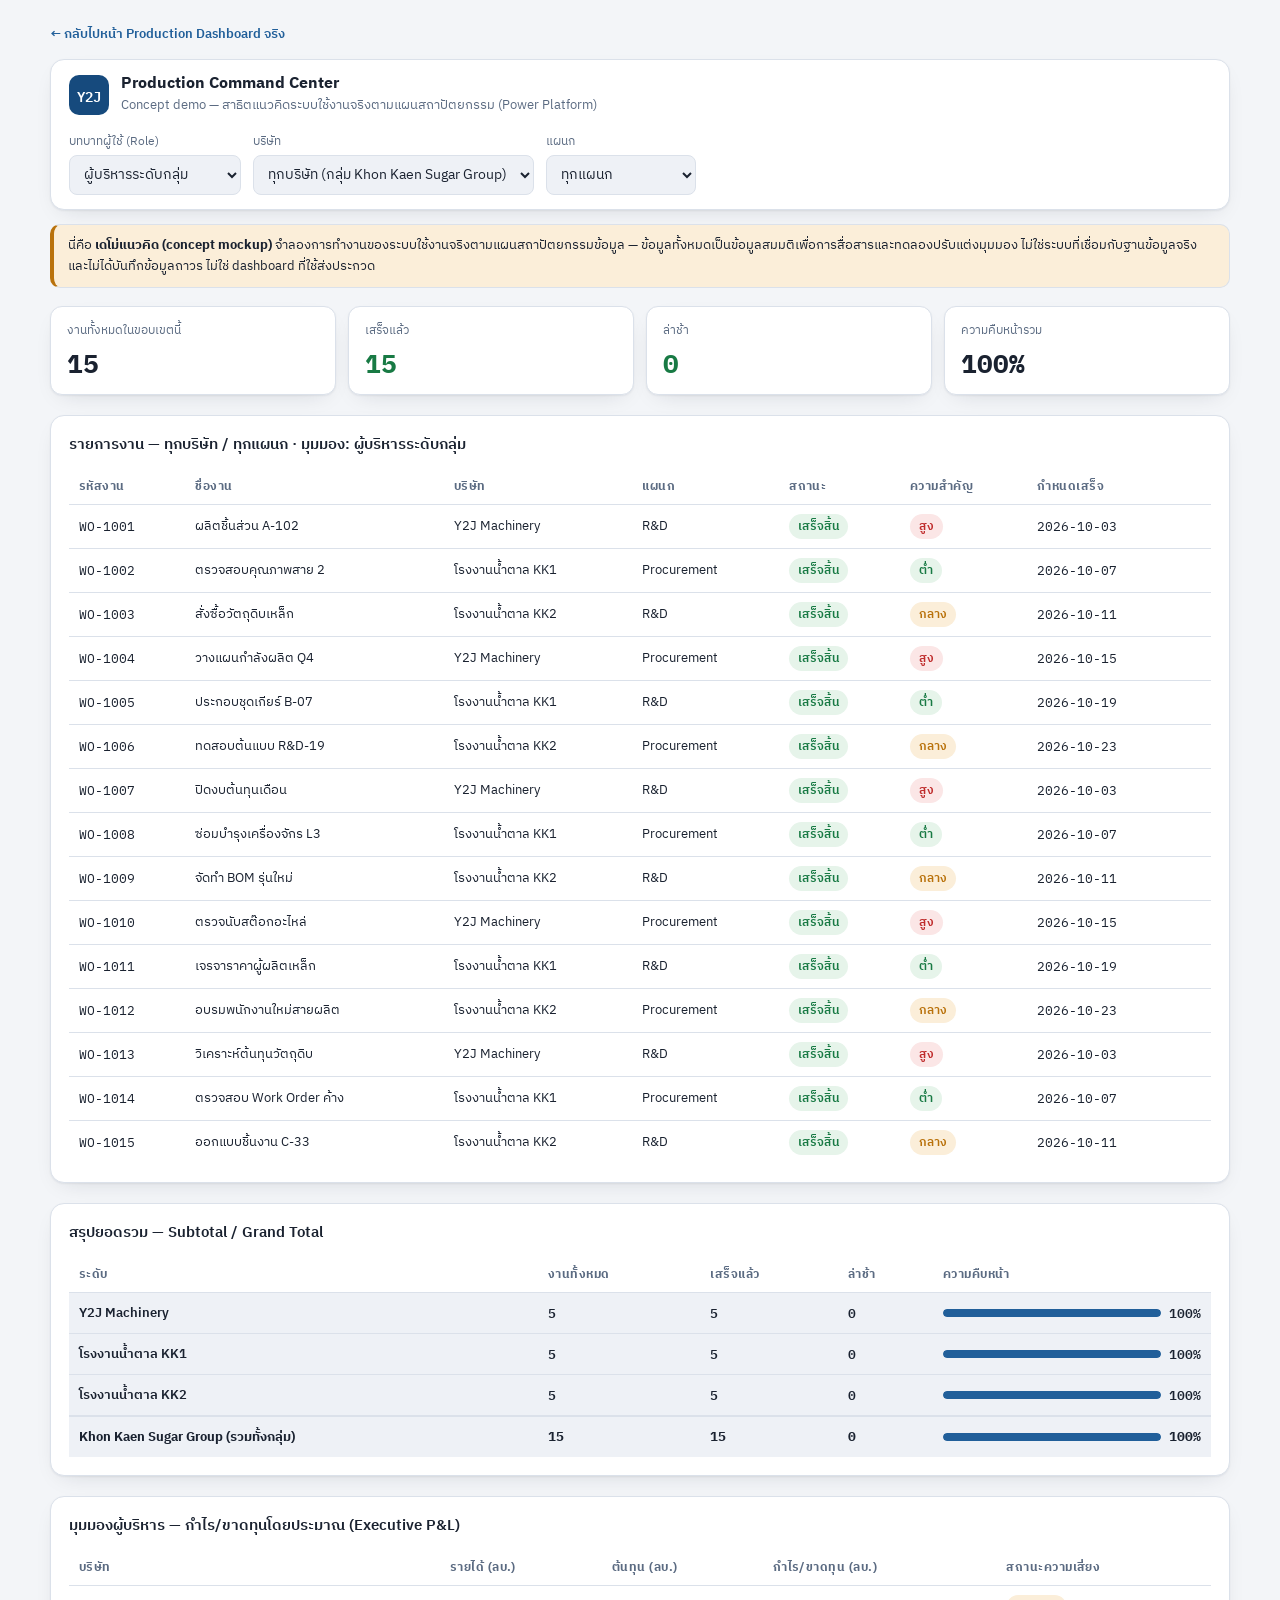
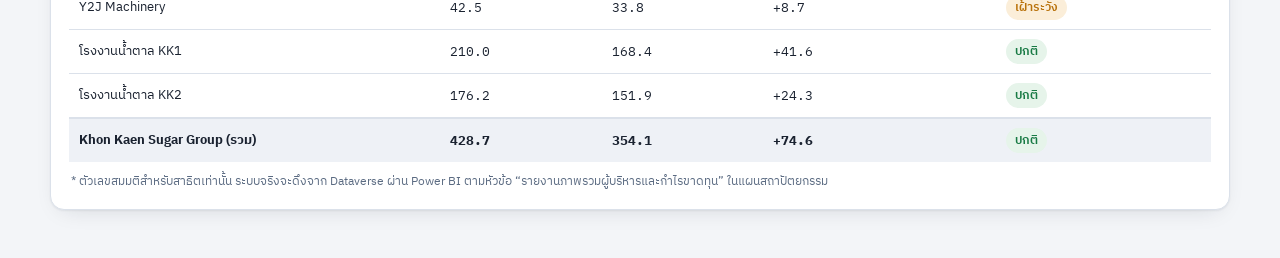
==== demo.html @ c2a65d3d "Add demo.html: Production Command Center concept mockup" ====
<!DOCTYPE html>
<html lang="th">
<head>
<meta charset="UTF-8">
<meta name="viewport" content="width=device-width, initial-scale=1.0">
<title>Command Center Concept — Y2J Dashboard</title>
<meta name="description" content="เดโม่แนวคิด (concept mockup) ระบบ Production Dashboard เวอร์ชันใช้งานจริงตามแผนสถาปัตยกรรม Power Platform">
<link rel="preconnect" href="https://fonts.googleapis.com">
<link rel="stylesheet" href="https://fonts.googleapis.com/css2?family=IBM+Plex+Sans+Thai:wght@400;500;600;700&family=IBM+Plex+Sans:wght@400;500;600;700&family=IBM+Plex+Mono:wght@500;600&display=swap">
<style>
  :root{
    --bg:#f3f5f8; --surface:#ffffff; --surface-2:#eef1f6; --border:#dbe1ea;
    --text:#1a2230; --muted:#5b6b82; --accent:#215f9a; --accent-strong:#164a7d;
    --amber:#b9720c; --good:#187a44; --warn:#b9720c; --bad:#bf2c2c;
    --good-bg:#e6f4ea; --warn-bg:#fbeed9; --bad-bg:#fbe6e6;
    --shadow: 0 1px 2px rgba(20,30,45,.06), 0 8px 24px -12px rgba(20,30,45,.18);
  }
  @media (prefers-color-scheme: dark){
    :root:not([data-theme="light"]){
      --bg:#10151d; --surface:#171e29; --surface-2:#1e2733; --border:#2b3644;
      --text:#e7ecf3; --muted:#93a1b5; --accent:#5b9bd8; --accent-strong:#7fb2e6;
      --amber:#e2a13d; --good:#4bbd7d; --warn:#e2a13d; --bad:#ea6a6a;
      --good-bg:#123424; --warn-bg:#3a2c10; --bad-bg:#3a1616;
      --shadow: 0 1px 2px rgba(0,0,0,.4), 0 8px 24px -12px rgba(0,0,0,.6);
    }
  }
  *{box-sizing:border-box;}
  html,body{ height:auto; }
  body{
    margin:0; background:var(--bg); color:var(--text);
    font-family:"IBM Plex Sans Thai","IBM Plex Sans",system-ui,-apple-system,sans-serif;
    padding-left:16px; padding-right:16px;
  }
  .app{ max-width:1180px; margin:0 auto; padding-top:20px; padding-bottom:48px; }
  h1,h2,h3{ font-weight:600; text-wrap:balance; }
  table{ font-variant-numeric: tabular-nums; }
  .mono{ font-family:"IBM Plex Mono",monospace; }

  .backlink{
    display:inline-flex; align-items:center; gap:6px; font-size:13px; color:var(--accent);
    text-decoration:none; margin-bottom:14px; font-weight:600;
  }
  .backlink:hover{ text-decoration:underline; }

  .topbar{
    display:flex; flex-wrap:wrap; gap:16px; align-items:center; justify-content:space-between;
    background:var(--surface); border:1px solid var(--border); border-radius:14px;
    padding:14px 18px; box-shadow:var(--shadow); margin-bottom:14px;
  }
  .brand{ display:flex; align-items:center; gap:12px; }
  .brand-mark{
    display:inline-flex; align-items:center; justify-content:center;
    width:40px; height:40px; border-radius:10px; background:var(--accent-strong);
    color:#fff; font-family:"IBM Plex Mono",monospace; font-weight:600; font-size:14px; flex:none;
  }
  .brand-title{ font-weight:700; font-size:16px; line-height:1.2; }
  .brand-sub{ font-size:12.5px; color:var(--muted); margin-top:2px; }

  .controls{ display:flex; flex-wrap:wrap; gap:12px; }
  .controls label{ font-size:12px; color:var(--muted); display:flex; flex-direction:column; gap:4px; }
  select, input{
    font:inherit; font-size:13.5px; color:var(--text); background:var(--surface-2);
    border:1px solid var(--border); border-radius:8px; padding:7px 10px; min-width:150px;
  }
  select:focus, input:focus{ outline:2px solid var(--accent); outline-offset:1px; }

  .banner{
    background:var(--warn-bg); color:var(--text); border:1px solid var(--border);
    border-left:4px solid var(--amber); border-radius:10px; padding:10px 14px;
    font-size:13px; margin-bottom:18px; line-height:1.6;
  }

  main{ display:flex; flex-direction:column; gap:20px; }

  .kpi-row{ display:grid; grid-template-columns:repeat(auto-fit,minmax(180px,1fr)); gap:12px; }
  .kpi-card{
    background:var(--surface); border:1px solid var(--border); border-radius:12px;
    padding:14px 16px; box-shadow:var(--shadow);
  }
  .kpi-label{ font-size:12px; color:var(--muted); margin-bottom:6px; }
  .kpi-value{ font-size:26px; font-weight:700; font-family:"IBM Plex Mono",monospace; }
  .kpi-value.good{ color:var(--good); } .kpi-value.warn{ color:var(--warn); } .kpi-value.bad{ color:var(--bad); }

  .panel{
    background:var(--surface); border:1px solid var(--border); border-radius:14px;
    padding:16px 18px 18px; box-shadow:var(--shadow);
  }
  .panel-head{ display:flex; flex-wrap:wrap; gap:10px; align-items:center; justify-content:space-between; margin-bottom:12px; }
  .panel-head h2{ font-size:15px; margin:0; }

  .btn-primary, .btn-secondary{
    font:inherit; font-size:13px; font-weight:600; border-radius:8px; padding:8px 14px; cursor:pointer; border:1px solid transparent;
  }
  .btn-primary{ background:var(--accent); color:#fff; }
  .btn-primary:hover{ background:var(--accent-strong); }
  .btn-secondary{ background:var(--surface-2); color:var(--text); border-color:var(--border); }
  .btn-primary:disabled{ background:var(--surface-2); color:var(--muted); cursor:not-allowed; }

  .table-wrap{ overflow-x:auto; }
  .data-table{ width:100%; border-collapse:collapse; font-size:13px; }
  .data-table th{
    text-align:left; font-size:11.5px; text-transform:uppercase; letter-spacing:.04em;
    color:var(--muted); padding:8px 10px; border-bottom:1px solid var(--border); white-space:nowrap;
  }
  .data-table td{ padding:9px 10px; border-bottom:1px solid var(--border); vertical-align:middle; }
  .data-table tr:last-child td{ border-bottom:none; }
  .data-table tr.subtotal td{ background:var(--surface-2); font-weight:600; }
  .data-table tr.grandtotal td{ background:var(--surface-2); font-weight:700; border-top:2px solid var(--border); }

  .pill{ display:inline-flex; align-items:center; gap:5px; font-size:11.5px; font-weight:600; padding:3px 9px; border-radius:999px; white-space:nowrap; }
  .pill.good{ background:var(--good-bg); color:var(--good); }
  .pill.warn{ background:var(--warn-bg); color:var(--warn); }
  .pill.bad{ background:var(--bad-bg); color:var(--bad); }

  .bar-track{ width:100%; height:8px; background:var(--surface-2); border-radius:99px; overflow:hidden; min-width:80px; }
  .bar-fill{ height:100%; background:var(--accent); border-radius:99px; }

  .row-del{ background:transparent; border:none; color:var(--muted); cursor:pointer; font-size:15px; padding:2px 6px; border-radius:6px; }
  .row-del:hover{ background:var(--bad-bg); color:var(--bad); }

  .note{ font-size:12px; color:var(--muted); margin:10px 2px 0; }
  .empty{ color:var(--muted); font-size:13px; padding:18px 4px; text-align:center; }

  .modal-backdrop{
    display:none; position:fixed; inset:0; background:rgba(10,14,20,.5);
    align-items:center; justify-content:center; padding:16px; z-index:20;
  }
  .modal-backdrop.open{ display:flex; }
  .modal{
    background:var(--surface); border-radius:14px; padding:20px; width:100%; max-width:380px;
    display:flex; flex-direction:column; gap:12px; box-shadow:var(--shadow);
  }
  .modal h3{ margin:0 0 4px; font-size:16px; }
  .modal label{ font-size:12.5px; color:var(--muted); display:flex; flex-direction:column; gap:5px; }
  .modal select, .modal input{ min-width:0; width:100%; }
  .modal-actions{ display:flex; justify-content:flex-end; gap:8px; margin-top:4px; }

  @media (max-width:640px){
    .topbar{ flex-direction:column; align-items:stretch; }
    .controls{ justify-content:space-between; }
    .controls label{ flex:1 1 30%; }
    select, input{ min-width:0; width:100%; }
  }
</style>
</head>
<body>
<div class="app">
  <a class="backlink" href="./index.html">← กลับไปหน้า Production Dashboard จริง</a>

  <header class="topbar">
    <div class="brand">
      <span class="brand-mark">Y2J</span>
      <div>
        <div class="brand-title">Production Command Center</div>
        <div class="brand-sub">Concept demo — สาธิตแนวคิดระบบใช้งานจริงตามแผนสถาปัตยกรรม (Power Platform)</div>
      </div>
    </div>
    <div class="controls">
      <label>บทบาทผู้ใช้ (Role)
        <select id="roleSelect"></select>
      </label>
      <label>บริษัท
        <select id="companySelect"></select>
      </label>
      <label>แผนก
        <select id="deptSelect"></select>
      </label>
    </div>
  </header>

  <div class="banner">
    นี่คือ <strong>เดโม่แนวคิด (concept mockup)</strong> จำลองการทำงานของระบบใช้งานจริงตามแผนสถาปัตยกรรมข้อมูล — ข้อมูลทั้งหมดเป็นข้อมูลสมมติเพื่อการสื่อสารและทดลองปรับแต่งมุมมอง ไม่ใช่ระบบที่เชื่อมกับฐานข้อมูลจริง และไม่ได้บันทึกข้อมูลถาวร ไม่ใช่ dashboard ที่ใช้ส่งประกวด
  </div>

  <main>
    <section class="kpi-row" id="kpiRow"></section>

    <section class="panel">
      <div class="panel-head">
        <h2 id="scopeTitle">รายการงานตามขอบเขตที่เลือก</h2>
        <button id="addBtn" class="btn-primary">+ เพิ่มรายการงาน</button>
      </div>
      <div class="table-wrap">
        <table class="data-table">
          <thead>
            <tr>
              <th>รหัสงาน</th><th>ชื่องาน</th><th>บริษัท</th><th>แผนก</th><th>สถานะ</th><th>ความสำคัญ</th><th>กำหนดเสร็จ</th><th></th>
            </tr>
          </thead>
          <tbody id="taskBody"></tbody>
        </table>
      </div>
    </section>

    <section class="panel">
      <div class="panel-head"><h2>สรุปยอดรวม — Subtotal / Grand Total</h2></div>
      <div class="table-wrap">
        <table class="data-table">
          <thead><tr><th>ระดับ</th><th>งานทั้งหมด</th><th>เสร็จแล้ว</th><th>ล่าช้า</th><th>ความคืบหน้า</th></tr></thead>
          <tbody id="rollupBody"></tbody>
        </table>
      </div>
    </section>

    <section class="panel" id="execPanel" hidden>
      <div class="panel-head"><h2>มุมมองผู้บริหาร — กำไร/ขาดทุนโดยประมาณ (Executive P&amp;L)</h2></div>
      <div class="table-wrap">
        <table class="data-table">
          <thead><tr><th>บริษัท</th><th>รายได้ (ลบ.)</th><th>ต้นทุน (ลบ.)</th><th>กำไร/ขาดทุน (ลบ.)</th><th>สถานะความเสี่ยง</th></tr></thead>
          <tbody id="plBody"></tbody>
        </table>
      </div>
      <p class="note">* ตัวเลขสมมติสำหรับสาธิตเท่านั้น ระบบจริงจะดึงจาก Dataverse ผ่าน Power BI ตามหัวข้อ “รายงานภาพรวมผู้บริหารและกำไรขาดทุน” ในแผนสถาปัตยกรรม</p>
    </section>
  </main>
</div>

<div class="modal-backdrop" id="modalBackdrop">
  <div class="modal">
    <h3>เพิ่มรายการงานใหม่</h3>
    <label>ชื่องาน
      <input id="formName" type="text" placeholder="เช่น ผลิตชิ้นส่วน A-102" />
    </label>
    <label>บริษัท
      <select id="formCompany"></select>
    </label>
    <label>แผนก
      <select id="formDept"></select>
    </label>
    <label>ความสำคัญ
      <select id="formPriority">
        <option>สูง</option><option selected>กลาง</option><option>ต่ำ</option>
      </select>
    </label>
    <label>กำหนดเสร็จ
      <input id="formDue" type="date" />
    </label>
    <div class="modal-actions">
      <button id="cancelBtn" class="btn-secondary">ยกเลิก</button>
      <button id="saveBtn" class="btn-primary">บันทึก</button>
    </div>
  </div>
</div>

<script>
(function(){
  "use strict";

  var GROUP = "Khon Kaen Sugar Group";
  var COMPANIES = ["Y2J Machinery", "โรงงานน้ำตาล KK1", "โรงงานน้ำตาล KK2"];
  var DEPTS = ["R&D", "Production", "Procurement", "Finance"];
  var ROLES = [
    { id:"operator",  label:"Operator (พนักงาน)",        scope:"self" },
    { id:"depthead",  label:"หัวหน้าแผนก",                scope:"dept" },
    { id:"plant",     label:"ผู้จัดการโรงงาน/บริษัท",       scope:"company" },
    { id:"group",     label:"ผู้บริหารระดับกลุ่ม",          scope:"group" }
  ];
  var STATUSES = ["กำลังดำเนินการ","เสร็จสิ้น","ล่าช้า"];

  function seedTasks(){
    var names = ["ผลิตชิ้นส่วน A-102","ตรวจสอบคุณภาพสาย 2","สั่งซื้อวัตถุดิบเหล็ก","วางแผนกำลังผลิต Q4",
      "ประกอบชุดเกียร์ B-07","ทดสอบต้นแบบ R&D-19","ปิดงบต้นทุนเดือน","ซ่อมบำรุงเครื่องจักร L3",
      "จัดทำ BOM รุ่นใหม่","ตรวจนับสต๊อกอะไหล่","เจรจาราคาผู้ผลิตเหล็ก","อบรมพนักงานใหม่สายผลิต",
      "วิเคราะห์ต้นทุนวัตถุดิบ","ตรวจสอบ Work Order ค้าง","ออกแบบชิ้นงาน C-33"];
    var out = [], id = 1;
    for (var i=0;i<names.length;i++){
      var company = COMPANIES[i % COMPANIES.length];
      var dept = DEPTS[(i*2) % DEPTS.length];
      var status = STATUSES[(i*3+ (company.length)) % STATUSES.length];
      var pr = ["สูง","กลาง","ต่ำ"][(i*5) % 3];
      var day = 3 + (i*4) % 24;
      out.push({
        id: "WO-" + String(1000+id),
        name: names[i], company: company, dept: dept,
        status: status, priority: pr,
        due: "2026-10-" + String(day).padStart(2,"0")
      });
      id++;
    }
    return out;
  }

  var state = {
    tasks: seedTasks(),
    role: "group",
    company: "ALL",
    dept: "ALL"
  };

  var PL = {
    "Y2J Machinery":     { revenue: 42.5, cost: 33.8 },
    "โรงงานน้ำตาล KK1":  { revenue: 210.0, cost: 168.4 },
    "โรงงานน้ำตาล KK2":  { revenue: 176.2, cost: 151.9 }
  };

  var roleSelect = document.getElementById("roleSelect");
  var companySelect = document.getElementById("companySelect");
  var deptSelect = document.getElementById("deptSelect");
  var kpiRow = document.getElementById("kpiRow");
  var taskBody = document.getElementById("taskBody");
  var rollupBody = document.getElementById("rollupBody");
  var plBody = document.getElementById("plBody");
  var execPanel = document.getElementById("execPanel");
  var scopeTitle = document.getElementById("scopeTitle");
  var addBtn = document.getElementById("addBtn");

  ROLES.forEach(function(r){
    var o = document.createElement("option");
    o.value = r.id; o.textContent = r.label;
    roleSelect.appendChild(o);
  });
  roleSelect.value = state.role;

  function fillCompanyOptions(sel, withAll){
    sel.innerHTML = "";
    if (withAll){
      var all = document.createElement("option");
      all.value = "ALL"; all.textContent = "ทุกบริษัท (กลุ่ม " + GROUP + ")";
      sel.appendChild(all);
    }
    COMPANIES.forEach(function(c){
      var o = document.createElement("option");
      o.value = c; o.textContent = c;
      sel.appendChild(o);
    });
  }
  function fillDeptOptions(sel, withAll){
    sel.innerHTML = "";
    if (withAll){
      var all = document.createElement("option");
      all.value = "ALL"; all.textContent = "ทุกแผนก";
      sel.appendChild(all);
    }
    DEPTS.forEach(function(d){
      var o = document.createElement("option");
      o.value = d; o.textContent = d;
      sel.appendChild(o);
    });
  }

  fillCompanyOptions(companySelect, true);
  fillDeptOptions(deptSelect, true);
  fillCompanyOptions(document.getElementById("formCompany"), false);
  fillDeptOptions(document.getElementById("formDept"), false);
  companySelect.value = "ALL";
  deptSelect.value = "ALL";

  function currentRole(){
    for (var i=0;i<ROLES.length;i++) if (ROLES[i].id === state.role) return ROLES[i];
    return ROLES[0];
  }

  function applyRoleConstraints(){
    var role = currentRole();
    if (role.scope === "self" || role.scope === "dept"){
      companySelect.value = state.company === "ALL" ? COMPANIES[0] : state.company;
      state.company = companySelect.value;
      companySelect.disabled = true;
    } else {
      companySelect.disabled = false;
    }
    if (role.scope === "self"){
      deptSelect.value = state.dept === "ALL" ? DEPTS[0] : state.dept;
      state.dept = deptSelect.value;
      deptSelect.disabled = true;
    } else {
      deptSelect.disabled = false;
    }
    addBtn.hidden = (role.id === "group");
    execPanel.hidden = (role.scope !== "group" && role.scope !== "company");
  }

  function filteredTasks(){
    return state.tasks.filter(function(t){
      if (state.company !== "ALL" && t.company !== state.company) return false;
      if (state.dept !== "ALL" && t.dept !== state.dept) return false;
      return true;
    });
  }

  function pillFor(status){
    if (status === "เสร็จสิ้น") return '<span class="pill good">เสร็จสิ้น</span>';
    if (status === "ล่าช้า") return '<span class="pill bad">ล่าช้า</span>';
    return '<span class="pill warn">กำลังดำเนินการ</span>';
  }
  function priorityPill(p){
    if (p === "สูง") return '<span class="pill bad">สูง</span>';
    if (p === "กลาง") return '<span class="pill warn">กลาง</span>';
    return '<span class="pill good">ต่ำ</span>';
  }

  function renderKPI(){
    var list = filteredTasks();
    var total = list.length;
    var done = list.filter(function(t){ return t.status === "เสร็จสิ้น"; }).length;
    var late = list.filter(function(t){ return t.status === "ล่าช้า"; }).length;
    var pct = total ? Math.round(done/total*100) : 0;
    kpiRow.innerHTML =
      '<div class="kpi-card"><div class="kpi-label">งานทั้งหมดในขอบเขตนี้</div><div class="kpi-value">' + total + '</div></div>' +
      '<div class="kpi-card"><div class="kpi-label">เสร็จแล้ว</div><div class="kpi-value good">' + done + '</div></div>' +
      '<div class="kpi-card"><div class="kpi-label">ล่าช้า</div><div class="kpi-value ' + (late>0 ? "bad" : "good") + '">' + late + '</div></div>' +
      '<div class="kpi-card"><div class="kpi-label">ความคืบหน้ารวม</div><div class="kpi-value">' + pct + '%</div></div>';
  }

  function renderTasks(){
    var list = filteredTasks();
    var role = currentRole();
    var canEdit = role.id !== "group";
    if (list.length === 0){
      taskBody.innerHTML = '<tr><td colspan="8" class="empty">ไม่มีรายการงานในขอบเขตที่เลือก</td></tr>';
      return;
    }
    taskBody.innerHTML = list.map(function(t){
      return '<tr>' +
        '<td class="mono">' + t.id + '</td>' +
        '<td>' + t.name + '</td>' +
        '<td>' + t.company + '</td>' +
        '<td>' + t.dept + '</td>' +
        '<td>' + pillFor(t.status) + '</td>' +
        '<td>' + priorityPill(t.priority) + '</td>' +
        '<td class="mono">' + t.due + '</td>' +
        '<td>' + (canEdit ? '<button class="row-del" data-id="'+t.id+'" title="ลบรายการ" aria-label="ลบรายการ">✕</button>' : '') + '</td>' +
      '</tr>';
    }).join("");

    if (canEdit){
      Array.prototype.forEach.call(taskBody.querySelectorAll(".row-del"), function(btn){
        btn.addEventListener("click", function(){
          var id = btn.getAttribute("data-id");
          state.tasks = state.tasks.filter(function(t){ return t.id !== id; });
          renderAll();
        });
      });
    }
  }

  function statsFor(list){
    var total = list.length;
    var done = list.filter(function(t){ return t.status === "เสร็จสิ้น"; }).length;
    var late = list.filter(function(t){ return t.status === "ล่าช้า"; }).length;
    var pct = total ? Math.round(done/total*100) : 0;
    return { total:total, done:done, late:late, pct:pct };
  }

  function rollupRow(label, stats, cls){
    return '<tr class="' + (cls||"") + '"><td>' + label + '</td><td class="mono">' + stats.total +
      '</td><td class="mono">' + stats.done + '</td><td class="mono">' + stats.late +
      '</td><td><div style="display:flex;align-items:center;gap:8px;"><div class="bar-track"><div class="bar-fill" style="width:' + stats.pct + '%"></div></div><span class="mono">' + stats.pct + '%</span></div></td></tr>';
  }

  function renderRollup(){
    var role = currentRole();
    var rows = "";
    if (state.dept === "ALL" && state.company !== "ALL"){
      DEPTS.forEach(function(d){
        var list = state.tasks.filter(function(t){ return t.company === state.company && t.dept === d; });
        rows += rollupRow(d, statsFor(list), "subtotal");
      });
      rows += rollupRow(state.company + " (รวมบริษัท)", statsFor(state.tasks.filter(function(t){ return t.company === state.company; })), "grandtotal");
    } else if (state.company === "ALL"){
      COMPANIES.forEach(function(c){
        var list = state.tasks.filter(function(t){ return t.company === c; });
        rows += rollupRow(c, statsFor(list), "subtotal");
      });
      rows += rollupRow(GROUP + " (รวมทั้งกลุ่ม)", statsFor(state.tasks), "grandtotal");
    } else {
      rows += rollupRow(state.company + " / " + state.dept, statsFor(filteredTasks()), "grandtotal");
    }
    rollupBody.innerHTML = rows;
  }

  function renderPL(){
    var rows = "";
    var totalRev = 0, totalCost = 0;
    var companiesToShow = state.company === "ALL" ? COMPANIES : [state.company];
    companiesToShow.forEach(function(c){
      var p = PL[c];
      var profit = p.revenue - p.cost;
      totalRev += p.revenue; totalCost += p.cost;
      var riskPill = profit > 20 ? '<span class="pill good">ปกติ</span>' : (profit > 0 ? '<span class="pill warn">เฝ้าระวัง</span>' : '<span class="pill bad">ขาดทุน</span>');
      rows += '<tr><td>' + c + '</td><td class="mono">' + p.revenue.toFixed(1) + '</td><td class="mono">' + p.cost.toFixed(1) +
        '</td><td class="mono">' + (profit>=0?"+":"") + profit.toFixed(1) + '</td><td>' + riskPill + '</td></tr>';
    });
    if (companiesToShow.length > 1){
      var totalProfit = totalRev - totalCost;
      rows += '<tr class="grandtotal"><td>' + GROUP + ' (รวม)</td><td class="mono">' + totalRev.toFixed(1) +
        '</td><td class="mono">' + totalCost.toFixed(1) + '</td><td class="mono">' + (totalProfit>=0?"+":"") + totalProfit.toFixed(1) +
        '</td><td>' + (totalProfit>20 ? '<span class="pill good">ปกติ</span>' : '<span class="pill warn">เฝ้าระวัง</span>') + '</td></tr>';
    }
    plBody.innerHTML = rows;
  }

  function renderScopeTitle(){
    var role = currentRole();
    var parts = [];
    parts.push(state.company === "ALL" ? "ทุกบริษัท" : state.company);
    parts.push(state.dept === "ALL" ? "ทุกแผนก" : state.dept);
    scopeTitle.textContent = "รายการงาน — " + parts.join(" / ") + "  ·  มุมมอง: " + role.label;
  }

  function renderAll(){
    applyRoleConstraints();
    renderScopeTitle();
    renderKPI();
    renderTasks();
    renderRollup();
    renderPL();
  }

  roleSelect.addEventListener("change", function(){ state.role = roleSelect.value; renderAll(); });
  companySelect.addEventListener("change", function(){ state.company = companySelect.value; renderAll(); });
  deptSelect.addEventListener("change", function(){ state.dept = deptSelect.value; renderAll(); });

  var modal = document.getElementById("modalBackdrop");
  addBtn.addEventListener("click", function(){
    var fc = document.getElementById("formCompany");
    var fd = document.getElementById("formDept");
    fc.value = state.company === "ALL" ? COMPANIES[0] : state.company;
    fd.value = state.dept === "ALL" ? DEPTS[0] : state.dept;
    document.getElementById("formName").value = "";
    document.getElementById("formDue").value = "";
    modal.classList.add("open");
  });
  document.getElementById("cancelBtn").addEventListener("click", function(){ modal.classList.remove("open"); });
  document.getElementById("saveBtn").addEventListener("click", function(){
    var name = document.getElementById("formName").value.trim();
    if (!name){ document.getElementById("formName").focus(); return; }
    var due = document.getElementById("formDue").value || "2026-10-31";
    var newTask = {
      id: "WO-" + String(2000 + Math.floor(Math.random()*900)),
      name: name,
      company: document.getElementById("formCompany").value,
      dept: document.getElementById("formDept").value,
      status: "กำลังดำเนินการ",
      priority: document.getElementById("formPriority").value,
      due: due
    };
    state.tasks.unshift(newTask);
    modal.classList.remove("open");
    renderAll();
  });
  modal.addEventListener("click", function(e){ if (e.target === modal) modal.classList.remove("open"); });

  renderAll();
})();
</script>
</body>
</html>
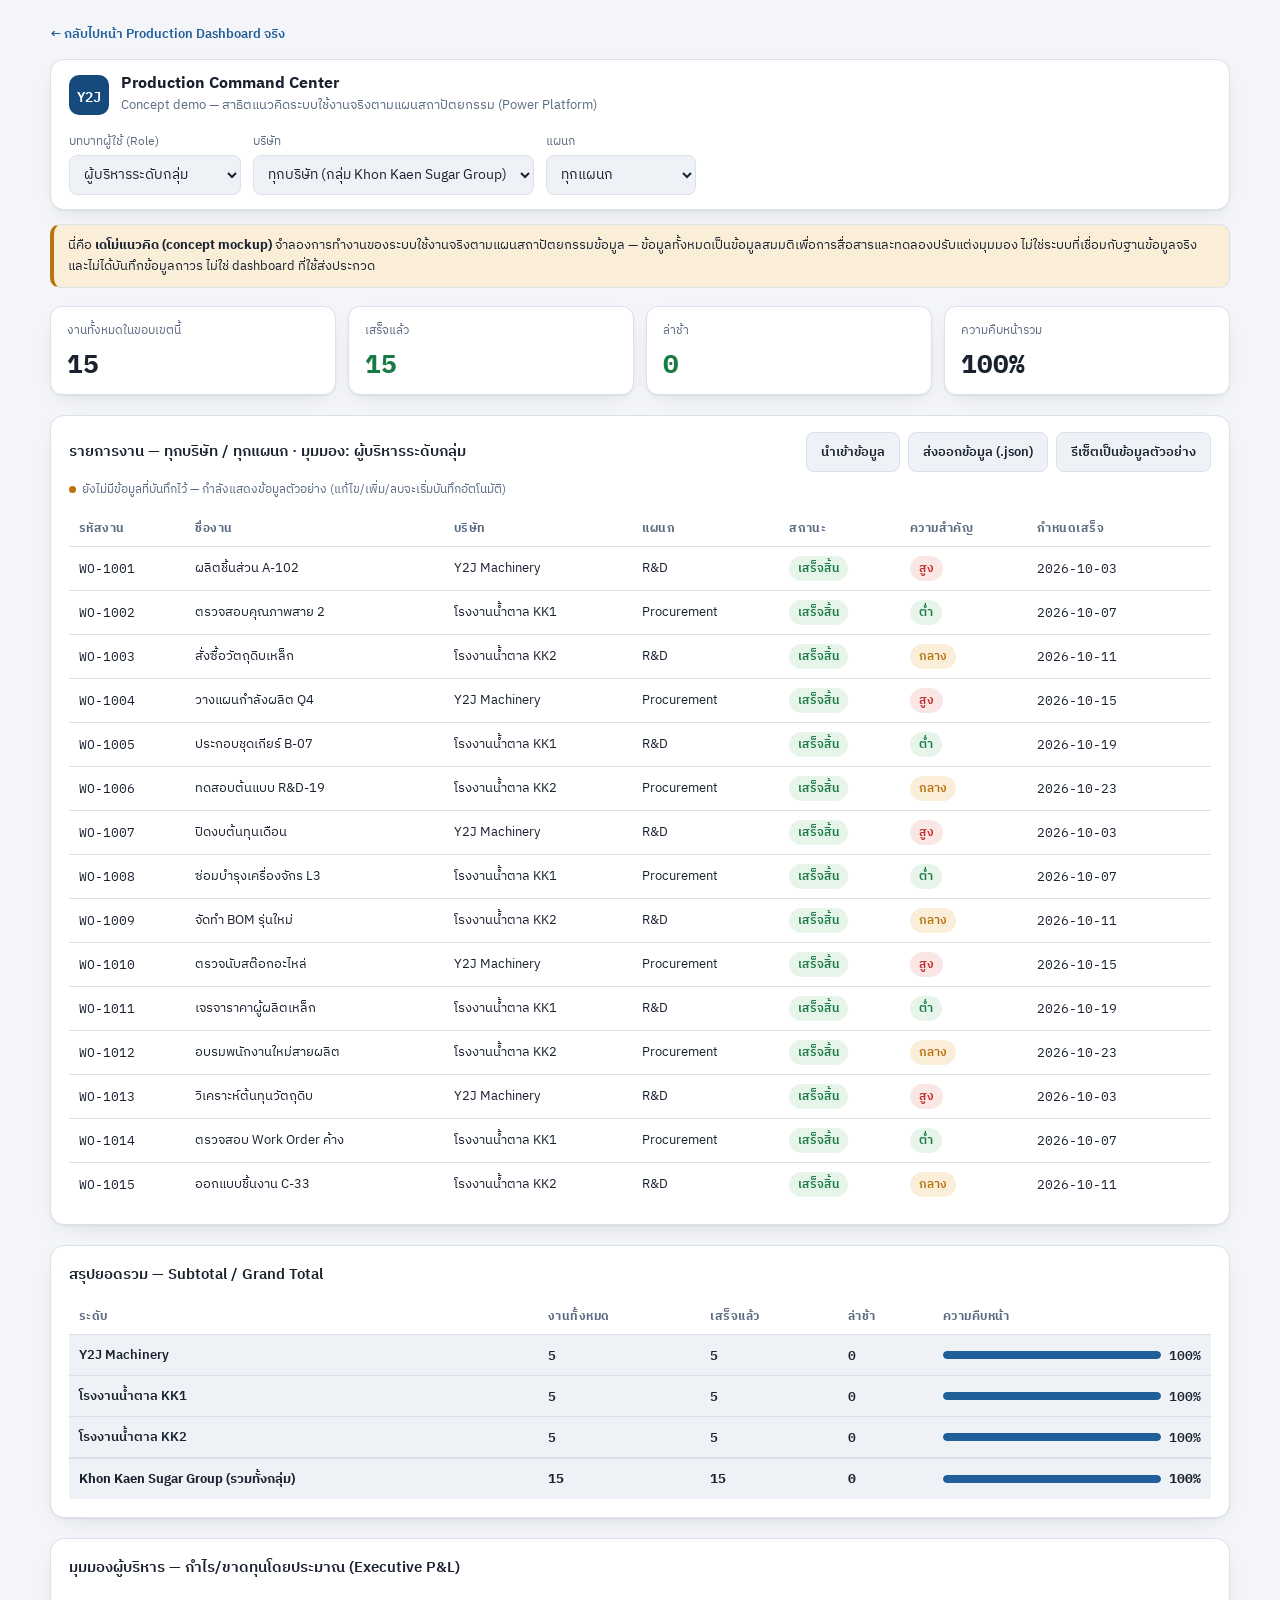
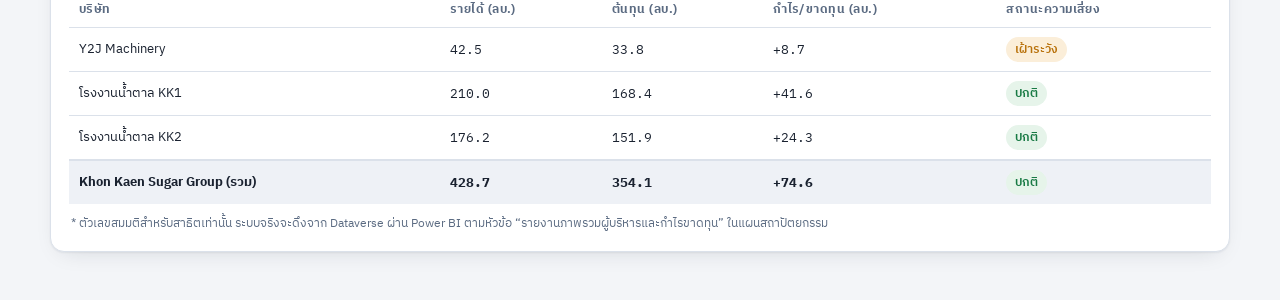
==== commit 737572a2: "Add working localStorage persistence, export/import, and reset to demo.html" ====
--- a/demo.html
+++ b/demo.html
@@ -87,6 +87,15 @@
   }
   .panel-head{ display:flex; flex-wrap:wrap; gap:10px; align-items:center; justify-content:space-between; margin-bottom:12px; }
   .panel-head h2{ font-size:15px; margin:0; }
+  .toolbar{ display:flex; flex-wrap:wrap; gap:8px; align-items:center; }
+  .file-btn{ display:inline-flex; align-items:center; }
+
+  .save-status{
+    display:flex; align-items:center; gap:6px; font-size:12px; color:var(--muted);
+    margin:-4px 0 12px;
+  }
+  .save-status .dot{ width:7px; height:7px; border-radius:99px; background:var(--good); flex:none; }
+  .save-status.stale .dot{ background:var(--warn); }
 
   .btn-primary, .btn-secondary{
     font:inherit; font-size:13px; font-weight:600; border-radius:8px; padding:8px 14px; cursor:pointer; border:1px solid transparent;
@@ -178,8 +187,16 @@
     <section class="panel">
       <div class="panel-head">
         <h2 id="scopeTitle">รายการงานตามขอบเขตที่เลือก</h2>
-        <button id="addBtn" class="btn-primary">+ เพิ่มรายการงาน</button>
+        <div class="toolbar">
+          <label class="btn-secondary file-btn">นำเข้าข้อมูล
+            <input type="file" id="importFile" accept="application/json" hidden>
+          </label>
+          <button id="exportBtn" class="btn-secondary">ส่งออกข้อมูล (.json)</button>
+          <button id="resetBtn" class="btn-secondary">รีเซ็ตเป็นข้อมูลตัวอย่าง</button>
+          <button id="addBtn" class="btn-primary">+ เพิ่มรายการงาน</button>
+        </div>
       </div>
+      <div class="save-status" id="saveStatus"></div>
       <div class="table-wrap">
         <table class="data-table">
           <thead>
@@ -280,8 +297,60 @@
     return out;
   }
 
+  var STORAGE_KEY = "y2j-demo-tasks-v1";
+
+  function loadTasks(){
+    try {
+      var raw = localStorage.getItem(STORAGE_KEY);
+      if (!raw) return null;
+      var parsed = JSON.parse(raw);
+      return Array.isArray(parsed) ? parsed : null;
+    } catch (e) {
+      return null;
+    }
+  }
+
+  function saveTasks(){
+    try {
+      localStorage.setItem(STORAGE_KEY, JSON.stringify(state.tasks));
+      markSaved();
+    } catch (e) {
+      markSaveFailed();
+    }
+  }
+
+  function markSaved(){
+    var el = document.getElementById("saveStatus");
+    if (!el) return;
+    var now = new Date();
+    var hh = String(now.getHours()).padStart(2, "0");
+    var mm = String(now.getMinutes()).padStart(2, "0");
+    var ss = String(now.getSeconds()).padStart(2, "0");
+    el.classList.remove("stale");
+    el.innerHTML = '<span class="dot"></span>บันทึกอัตโนมัติในเบราว์เซอร์นี้แล้ว — โหลดหน้าใหม่ข้อมูลยังอยู่ (ล่าสุด ' + hh + ':' + mm + ':' + ss + ')';
+  }
+
+  function markSaveFailed(){
+    var el = document.getElementById("saveStatus");
+    if (!el) return;
+    el.classList.add("stale");
+    el.innerHTML = '<span class="dot"></span>บันทึกไม่สำเร็จ (เบราว์เซอร์บล็อก local storage) — ข้อมูลจะหายเมื่อโหลดหน้าใหม่';
+  }
+
+  function markInitialStatus(hasStored){
+    var el = document.getElementById("saveStatus");
+    if (!el) return;
+    if (hasStored){
+      el.innerHTML = '<span class="dot"></span>โหลดข้อมูลที่บันทึกไว้ในเบราว์เซอร์นี้ — แก้ไข/เพิ่ม/ลบจะบันทึกอัตโนมัติ';
+    } else {
+      el.classList.add("stale");
+      el.innerHTML = '<span class="dot"></span>ยังไม่มีข้อมูลที่บันทึกไว้ — กำลังแสดงข้อมูลตัวอย่าง (แก้ไข/เพิ่ม/ลบจะเริ่มบันทึกอัตโนมัติ)';
+    }
+  }
+
+  var storedTasks = loadTasks();
   var state = {
-    tasks: seedTasks(),
+    tasks: storedTasks || seedTasks(),
     role: "group",
     company: "ALL",
     dept: "ALL"
@@ -428,6 +497,7 @@
         btn.addEventListener("click", function(){
           var id = btn.getAttribute("data-id");
           state.tasks = state.tasks.filter(function(t){ return t.id !== id; });
+          saveTasks();
           renderAll();
         });
       });
@@ -536,11 +606,52 @@
       due: due
     };
     state.tasks.unshift(newTask);
+    saveTasks();
     modal.classList.remove("open");
     renderAll();
   });
   modal.addEventListener("click", function(e){ if (e.target === modal) modal.classList.remove("open"); });
 
+  document.getElementById("exportBtn").addEventListener("click", function(){
+    var blob = new Blob([JSON.stringify(state.tasks, null, 2)], { type: "application/json" });
+    var url = URL.createObjectURL(blob);
+    var a = document.createElement("a");
+    var stamp = new Date().toISOString().slice(0,10);
+    a.href = url;
+    a.download = "y2j-tasks-" + stamp + ".json";
+    document.body.appendChild(a);
+    a.click();
+    document.body.removeChild(a);
+    URL.revokeObjectURL(url);
+  });
+
+  document.getElementById("resetBtn").addEventListener("click", function(){
+    if (!confirm("รีเซ็ตกลับเป็นข้อมูลตัวอย่าง? ข้อมูลที่บันทึกไว้ในเบราว์เซอร์นี้จะถูกแทนที่")) return;
+    state.tasks = seedTasks();
+    saveTasks();
+    renderAll();
+  });
+
+  document.getElementById("importFile").addEventListener("change", function(e){
+    var file = e.target.files && e.target.files[0];
+    if (!file) return;
+    var reader = new FileReader();
+    reader.onload = function(){
+      try {
+        var parsed = JSON.parse(reader.result);
+        if (!Array.isArray(parsed)) throw new Error("ไฟล์ต้องเป็น array ของรายการงาน");
+        state.tasks = parsed;
+        saveTasks();
+        renderAll();
+      } catch (err) {
+        alert("นำเข้าไม่สำเร็จ: ไฟล์ไม่ใช่ JSON ที่ถูกต้อง");
+      }
+      e.target.value = "";
+    };
+    reader.readAsText(file);
+  });
+
+  markInitialStatus(!!storedTasks);
   renderAll();
 })();
 </script>
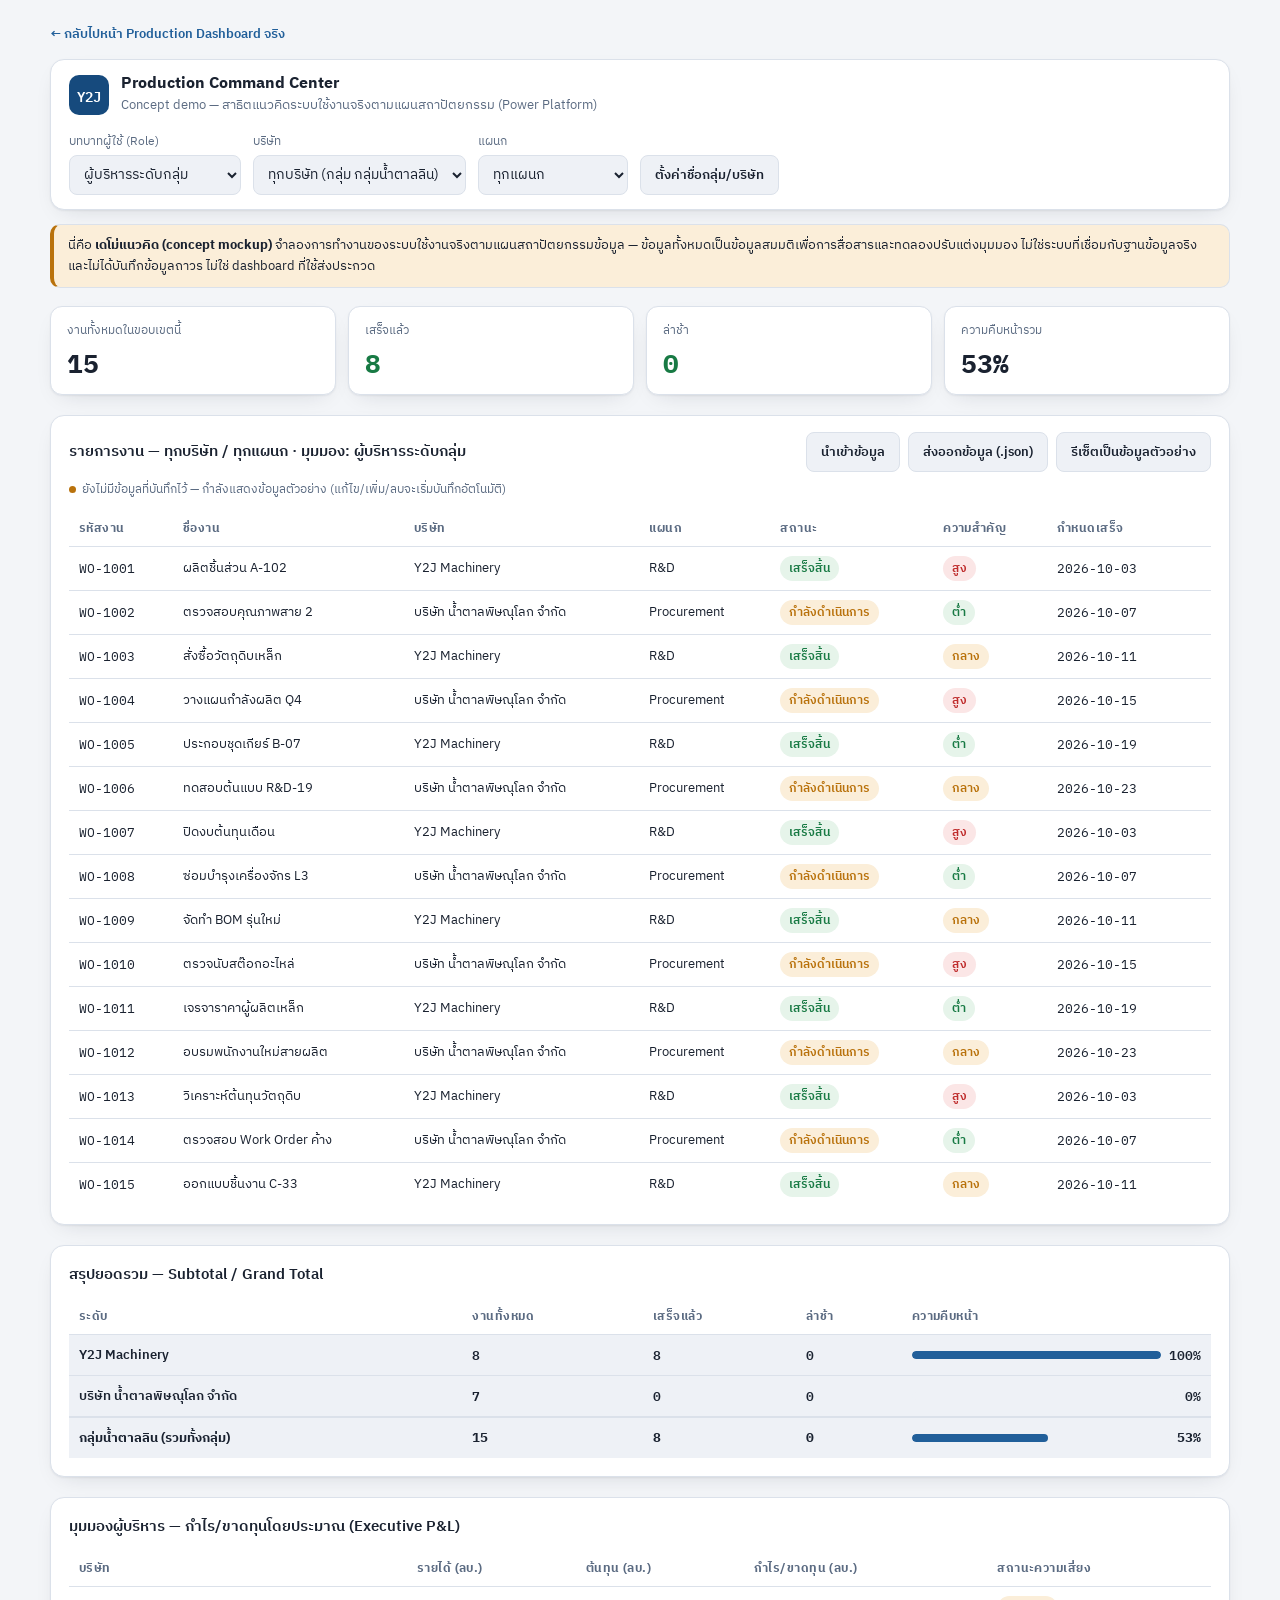
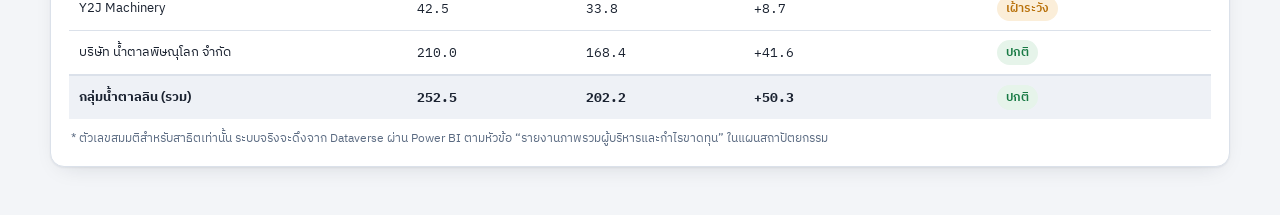
==== commit 9d897dfe: "Use real company names (กลุ่มน้ำตาลลิน, น้ำตาลพิษณุโลก) and add self-service Settings modal" ====
--- a/demo.html
+++ b/demo.html
@@ -56,7 +56,8 @@
   .brand-title{ font-weight:700; font-size:16px; line-height:1.2; }
   .brand-sub{ font-size:12.5px; color:var(--muted); margin-top:2px; }
 
-  .controls{ display:flex; flex-wrap:wrap; gap:12px; }
+  .controls{ display:flex; flex-wrap:wrap; gap:12px; align-items:flex-end; }
+  .settings-btn{ white-space:nowrap; }
   .controls label{ font-size:12px; color:var(--muted); display:flex; flex-direction:column; gap:4px; }
   select, input{
     font:inherit; font-size:13.5px; color:var(--text); background:var(--surface-2);
@@ -128,6 +129,7 @@
   .row-del:hover{ background:var(--bad-bg); color:var(--bad); }
 
   .note{ font-size:12px; color:var(--muted); margin:10px 2px 0; }
+  .settings-company-list{ display:flex; flex-direction:column; gap:10px; }
   .empty{ color:var(--muted); font-size:13px; padding:18px 4px; text-align:center; }
 
   .modal-backdrop{
@@ -174,6 +176,7 @@
       <label>แผนก
         <select id="deptSelect"></select>
       </label>
+      <button id="settingsBtn" class="btn-secondary settings-btn" type="button">ตั้งค่าชื่อกลุ่ม/บริษัท</button>
     </div>
   </header>
 
@@ -259,12 +262,51 @@
   </div>
 </div>
 
+<div class="modal-backdrop" id="settingsBackdrop">
+  <div class="modal">
+    <h3>ตั้งค่าชื่อกลุ่ม/บริษัท</h3>
+    <label>ชื่อกลุ่มบริษัท
+      <input id="settingsGroupInput" type="text" />
+    </label>
+    <div id="settingsCompanyList" class="settings-company-list"></div>
+    <p class="note">เปลี่ยนชื่อแล้ว งานที่มีอยู่แล้วในระบบจะอัปเดตชื่อบริษัทให้ตรงกันอัตโนมัติ ไม่ต้องแก้โค้ด</p>
+    <div class="modal-actions">
+      <button id="settingsCancelBtn" class="btn-secondary">ยกเลิก</button>
+      <button id="settingsSaveBtn" class="btn-primary">บันทึก</button>
+    </div>
+  </div>
+</div>
+
 <script>
 (function(){
   "use strict";
 
-  var GROUP = "Khon Kaen Sugar Group";
-  var COMPANIES = ["Y2J Machinery", "โรงงานน้ำตาล KK1", "โรงงานน้ำตาล KK2"];
+  var DEFAULT_GROUP = "กลุ่มน้ำตาลลิน";
+  var DEFAULT_COMPANIES = ["Y2J Machinery", "บริษัท น้ำตาลพิษณุโลก จำกัด"];
+  var DEFAULT_PL_VALUES = [{ revenue: 42.5, cost: 33.8 }, { revenue: 210.0, cost: 168.4 }];
+  var SETTINGS_STORAGE_KEY = "y2j-demo-settings-v1";
+
+  function loadSettings(){
+    try {
+      var raw = localStorage.getItem(SETTINGS_STORAGE_KEY);
+      if (!raw) return null;
+      var parsed = JSON.parse(raw);
+      if (!parsed || typeof parsed.group !== "string" || !Array.isArray(parsed.companies)) return null;
+      return parsed;
+    } catch (e) {
+      return null;
+    }
+  }
+
+  function saveSettings(){
+    try {
+      localStorage.setItem(SETTINGS_STORAGE_KEY, JSON.stringify({ group: GROUP, companies: COMPANIES }));
+    } catch (e) { /* ignore — settings simply won't persist across reloads */ }
+  }
+
+  var storedSettings = loadSettings();
+  var GROUP = storedSettings ? storedSettings.group : DEFAULT_GROUP;
+  var COMPANIES = storedSettings ? storedSettings.companies.slice() : DEFAULT_COMPANIES.slice();
   var DEPTS = ["R&D", "Production", "Procurement", "Finance"];
   var ROLES = [
     { id:"operator",  label:"Operator (พนักงาน)",        scope:"self" },
@@ -356,11 +398,10 @@
     dept: "ALL"
   };
 
-  var PL = {
-    "Y2J Machinery":     { revenue: 42.5, cost: 33.8 },
-    "โรงงานน้ำตาล KK1":  { revenue: 210.0, cost: 168.4 },
-    "โรงงานน้ำตาล KK2":  { revenue: 176.2, cost: 151.9 }
-  };
+  var PL = {};
+  COMPANIES.forEach(function(name, i){
+    PL[name] = DEFAULT_PL_VALUES[i] || { revenue: 0, cost: 0 };
+  });
 
   var roleSelect = document.getElementById("roleSelect");
   var companySelect = document.getElementById("companySelect");
@@ -651,6 +692,69 @@
     reader.readAsText(file);
   });
 
+  var settingsBackdrop = document.getElementById("settingsBackdrop");
+  document.getElementById("settingsBtn").addEventListener("click", function(){
+    document.getElementById("settingsGroupInput").value = GROUP;
+    var list = document.getElementById("settingsCompanyList");
+    list.innerHTML = "";
+    COMPANIES.forEach(function(name, i){
+      var label = document.createElement("label");
+      label.textContent = "บริษัทที่ " + (i + 1);
+      var input = document.createElement("input");
+      input.type = "text";
+      input.value = name;
+      input.dataset.index = i;
+      label.appendChild(input);
+      list.appendChild(label);
+    });
+    settingsBackdrop.classList.add("open");
+  });
+  document.getElementById("settingsCancelBtn").addEventListener("click", function(){
+    settingsBackdrop.classList.remove("open");
+  });
+  settingsBackdrop.addEventListener("click", function(e){
+    if (e.target === settingsBackdrop) settingsBackdrop.classList.remove("open");
+  });
+
+  document.getElementById("settingsSaveBtn").addEventListener("click", function(){
+    var newGroup = document.getElementById("settingsGroupInput").value.trim() || GROUP;
+    var inputs = document.getElementById("settingsCompanyList").querySelectorAll("input");
+    var oldCompanies = COMPANIES.slice();
+    var newCompanies = [];
+    Array.prototype.forEach.call(inputs, function(inp){
+      var v = inp.value.trim();
+      newCompanies.push(v || oldCompanies[Number(inp.dataset.index)]);
+    });
+
+    var rename = {};
+    oldCompanies.forEach(function(oldName, i){
+      if (newCompanies[i] && newCompanies[i] !== oldName) rename[oldName] = newCompanies[i];
+    });
+
+    if (Object.keys(rename).length){
+      state.tasks.forEach(function(t){
+        if (rename[t.company]) t.company = rename[t.company];
+      });
+      var newPL = {};
+      oldCompanies.forEach(function(oldName, i){
+        newPL[newCompanies[i]] = PL[oldName];
+      });
+      PL = newPL;
+      if (rename[state.company]) state.company = rename[state.company];
+    }
+
+    GROUP = newGroup;
+    COMPANIES = newCompanies;
+
+    saveSettings();
+    saveTasks();
+    fillCompanyOptions(companySelect, true);
+    fillCompanyOptions(document.getElementById("formCompany"), false);
+    companySelect.value = state.company;
+    settingsBackdrop.classList.remove("open");
+    renderAll();
+  });
+
   markInitialStatus(!!storedTasks);
   renderAll();
 })();
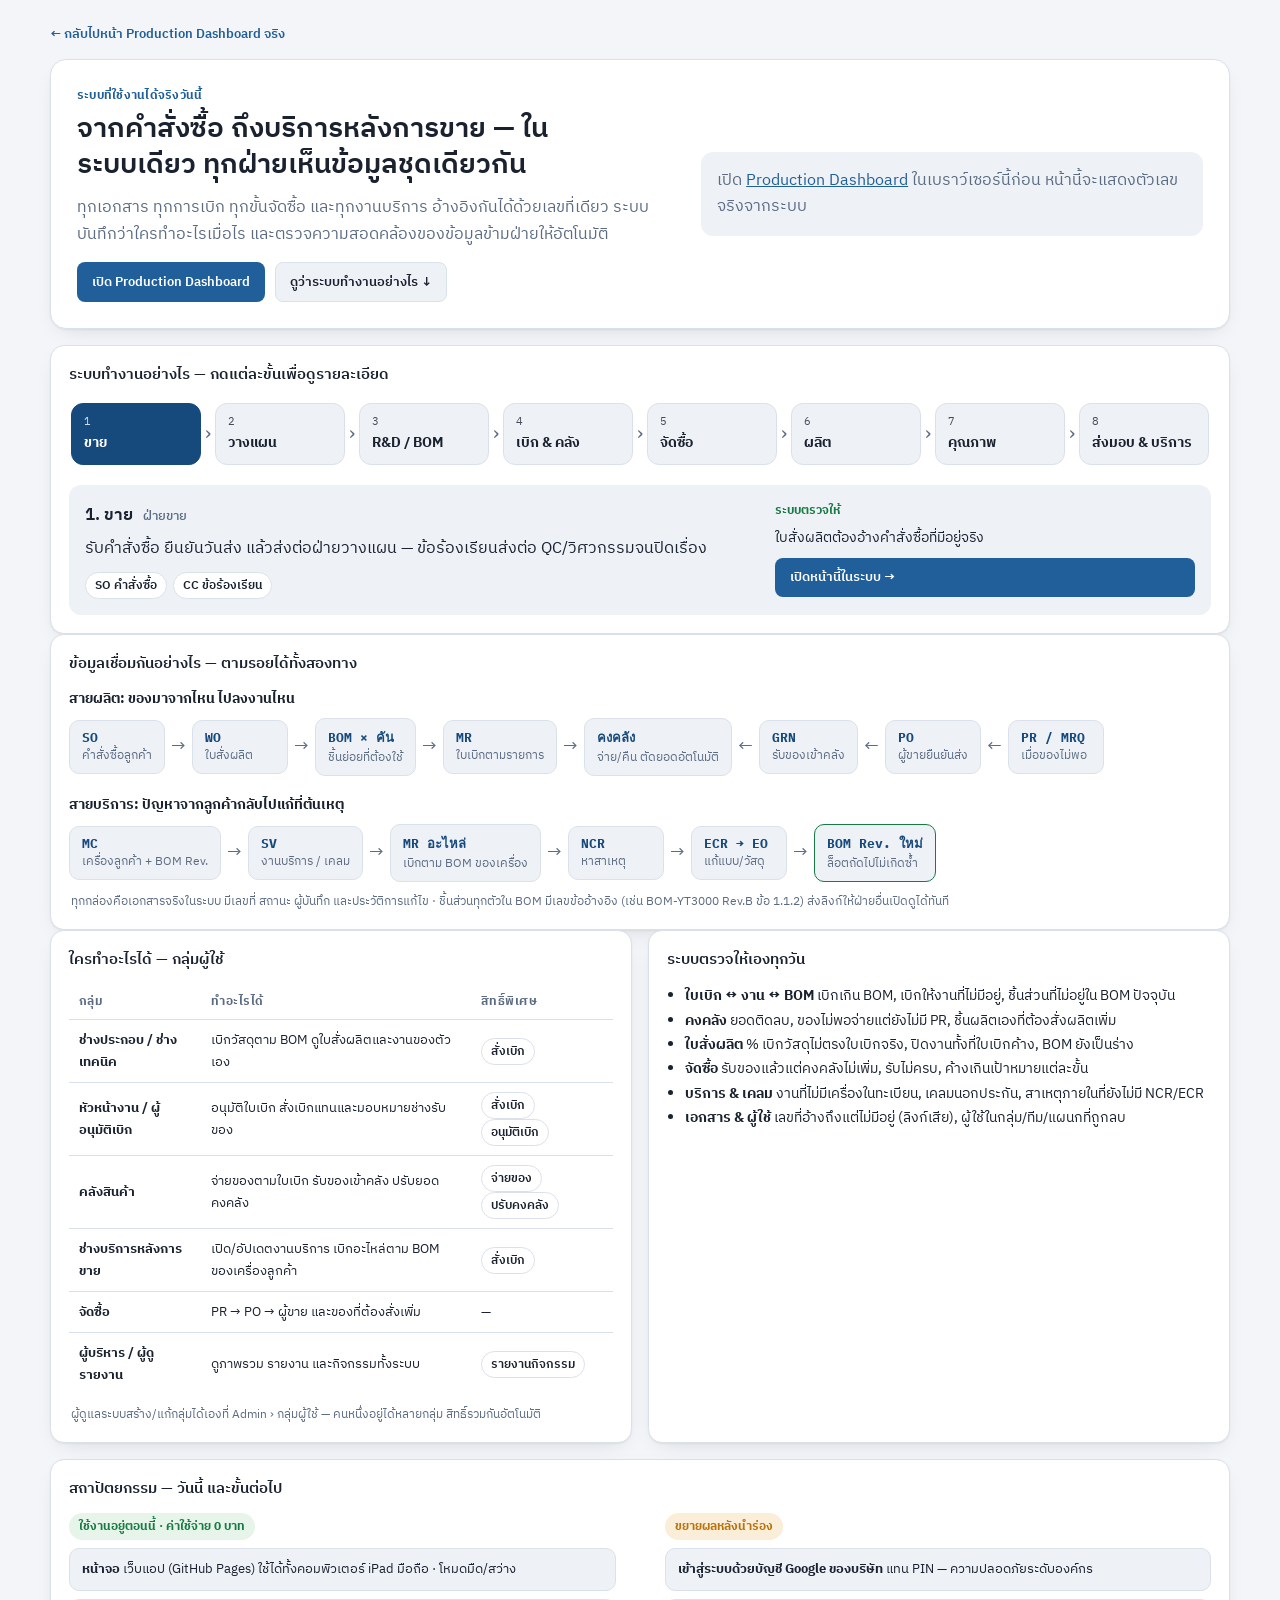
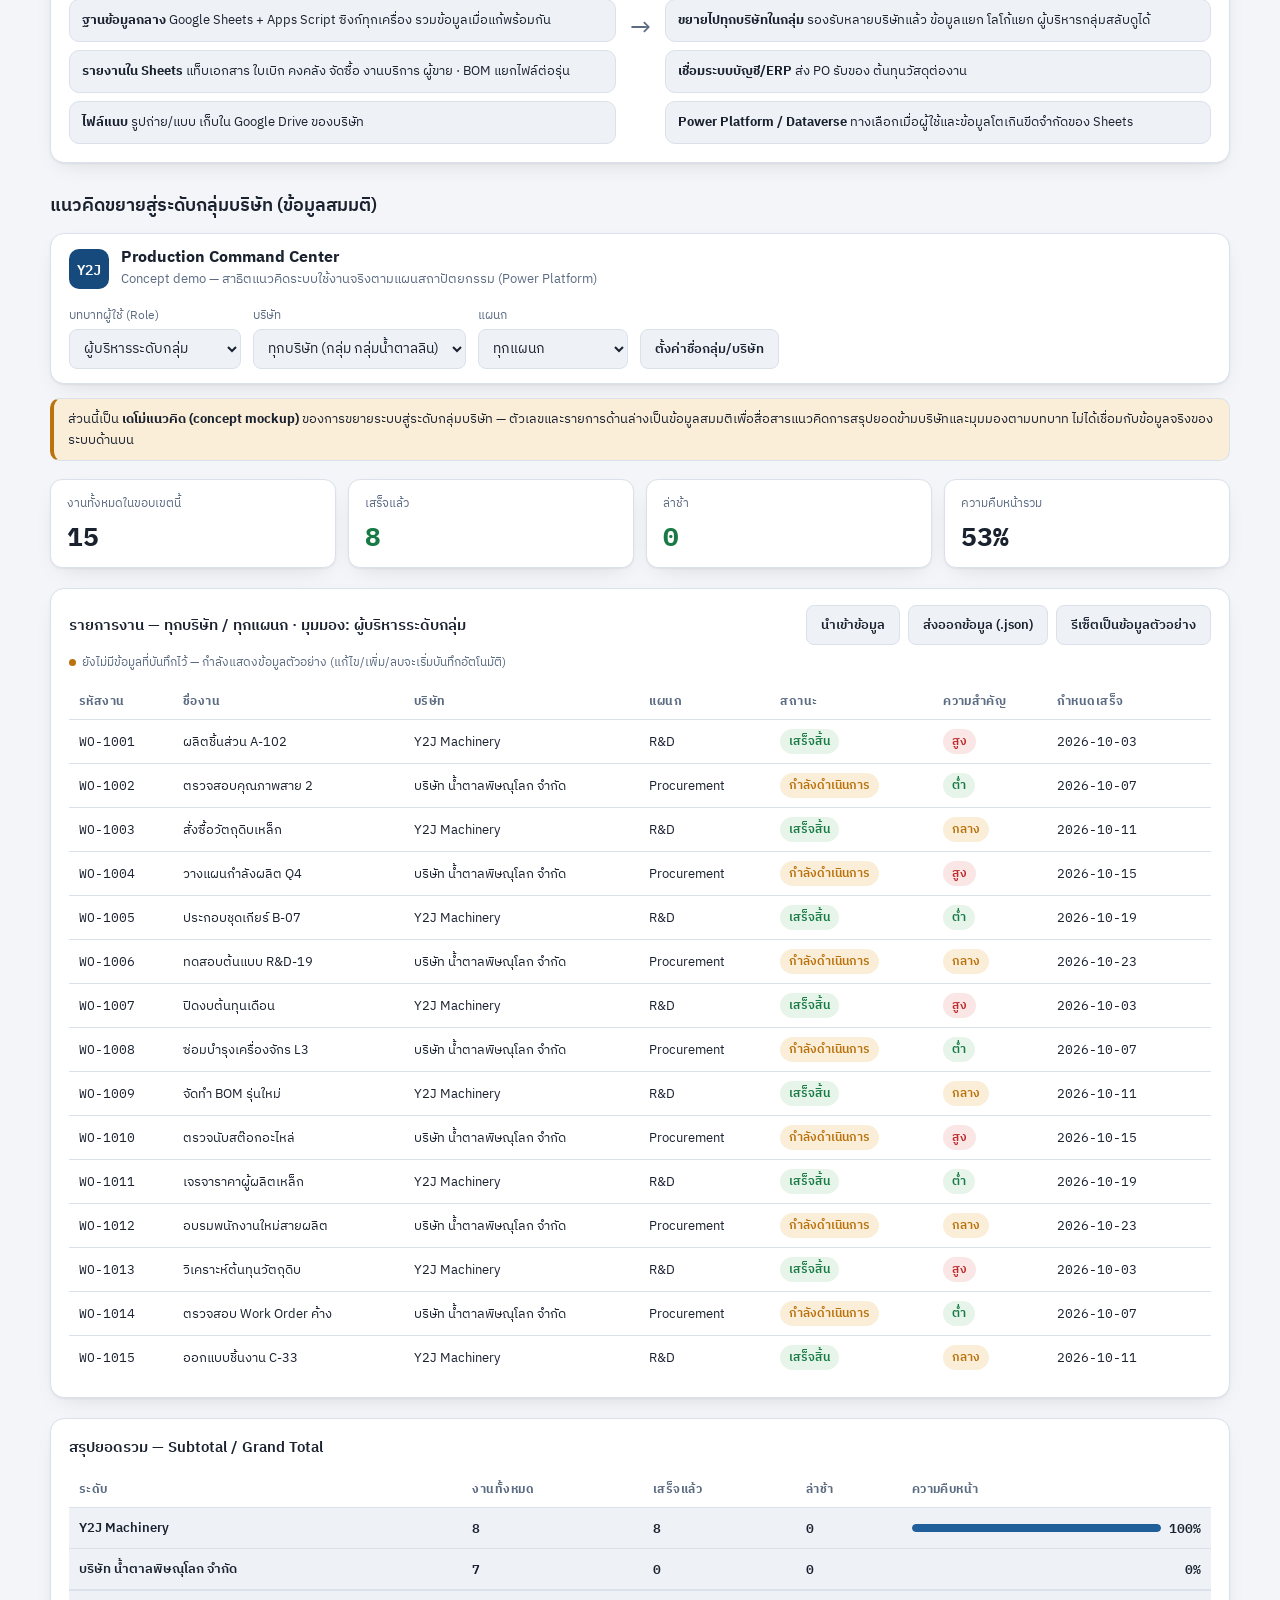
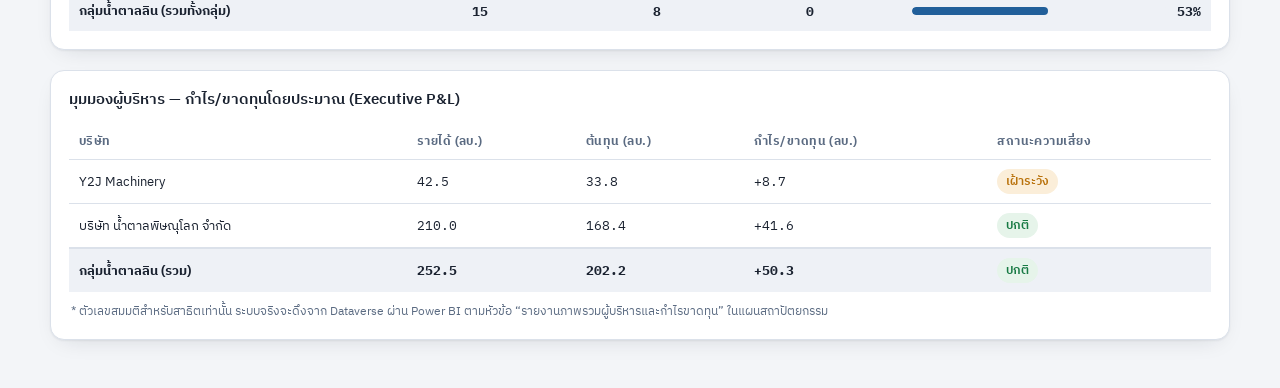
==== commit 01944903: "Concept page shows the working system; ?view= deep links demo.html now opens with the system as buil" ====
--- a/demo.html
+++ b/demo.html
@@ -3,8 +3,8 @@
 <head>
 <meta charset="UTF-8">
 <meta name="viewport" content="width=device-width, initial-scale=1.0">
-<title>Command Center Concept — Y2J Dashboard</title>
-<meta name="description" content="เดโม่แนวคิด (concept mockup) ระบบ Production Dashboard เวอร์ชันใช้งานจริงตามแผนสถาปัตยกรรม Power Platform">
+<title>ระบบใช้งานจริง — Y2J Production Dashboard</title>
+<meta name="description" content="ภาพรวมระบบ Production Dashboard ที่ใช้งานจริง: ขั้นตอนงานตั้งแต่คำสั่งซื้อถึงบริการหลังการขาย การเชื่อมโยงข้อมูล กลุ่มผู้ใช้ การตรวจความสอดคล้อง และแผนขยายผล">
 <link rel="preconnect" href="https://fonts.googleapis.com">
 <link rel="stylesheet" href="https://fonts.googleapis.com/css2?family=IBM+Plex+Sans+Thai:wght@400;500;600;700&family=IBM+Plex+Sans:wght@400;500;600;700&family=IBM+Plex+Mono:wght@500;600&display=swap">
 <style>
@@ -152,11 +152,144 @@
     .controls label{ flex:1 1 30%; }
     select, input{ min-width:0; width:100%; }
   }
+
+  /* ---- the working system (top of page) ---- */
+  .cx-hero{ display:grid; grid-template-columns:minmax(0,1.2fr) minmax(0,1fr); gap:22px; align-items:center; background:var(--surface); border:1px solid var(--border); border-radius:16px; padding:26px; box-shadow:var(--shadow); margin-bottom:16px; }
+  .cx-eyebrow{ font-size:12px; font-weight:700; color:var(--accent); letter-spacing:.02em; }
+  .cx-hero h1{ font-size:clamp(20px,2.6vw,28px); line-height:1.3; margin:6px 0 10px; }
+  .cx-hero p{ color:var(--muted); line-height:1.7; margin:0 0 14px; }
+  .cx-hero-actions{ display:flex; flex-wrap:wrap; gap:10px; }
+  .cx-btn{ text-decoration:none; display:inline-flex; align-items:center; }
+  .cx-live-title{ font-size:12.5px; font-weight:700; color:var(--muted); margin-bottom:8px; }
+  .cx-live-grid{ display:grid; grid-template-columns:repeat(2,minmax(0,1fr)); gap:10px; }
+  .cx-live-tile{ background:var(--surface-2); border-radius:12px; padding:12px; }
+  .cx-live-n{ font-size:24px; font-weight:700; }
+  .cx-live-l{ font-size:13px; font-weight:600; }
+  .cx-live-s{ font-size:11.5px; color:var(--muted); }
+  .cx-live-empty{ background:var(--surface-2); border-radius:12px; padding:16px; color:var(--muted); line-height:1.6; }
+  .cx-live-empty a{ color:var(--accent); }
+  .cx-flow{ display:flex; align-items:stretch; gap:4px; overflow-x:auto; padding:4px 2px 10px; }
+  .cx-step{ font:inherit; flex:1 1 0; min-width:112px; display:flex; flex-direction:column; gap:3px; align-items:flex-start; text-align:left; padding:10px 12px; border-radius:12px; border:1px solid var(--border); background:var(--surface-2); color:var(--text); cursor:pointer; }
+  .cx-step:hover{ border-color:var(--accent); }
+  .cx-step.active{ background:var(--accent-strong); border-color:var(--accent-strong); color:#fff; }
+  .cx-step-no{ font-family:"IBM Plex Mono",monospace; font-size:11px; opacity:.8; }
+  .cx-step-name{ font-weight:700; font-size:14px; }
+  .cx-step-count{ font-size:11px; opacity:.85; }
+  .cx-arrow{ align-self:center; color:var(--muted); font-size:20px; }
+  .cx-detail{ display:grid; grid-template-columns:minmax(0,1.6fr) minmax(0,1fr); gap:18px; margin-top:10px; padding:16px; border-radius:12px; background:var(--surface-2); }
+  .cx-detail h3{ margin:0 0 6px; font-size:17px; }
+  .cx-who{ font-size:12.5px; font-weight:500; color:var(--muted); margin-left:6px; }
+  .cx-detail p{ margin:0 0 10px; line-height:1.7; }
+  .cx-docs{ display:flex; flex-wrap:wrap; gap:6px; }
+  .cx-doc{ display:inline-block; font-size:12px; font-weight:600; padding:3px 9px; border-radius:999px; background:var(--surface); border:1px solid var(--border); }
+  .cx-detail-side{ display:flex; flex-direction:column; gap:8px; font-size:13.5px; line-height:1.6; }
+  .cx-side-label{ font-size:12px; font-weight:700; color:var(--good); }
+  .cx-chains{ display:flex; flex-direction:column; gap:18px; }
+  .cx-chain-title{ font-weight:700; font-size:13.5px; margin-bottom:8px; }
+  .cx-chain-row{ display:flex; flex-wrap:wrap; align-items:center; gap:6px; }
+  .cx-node{ display:flex; flex-direction:column; padding:8px 12px; border-radius:10px; border:1px solid var(--border); background:var(--surface-2); min-width:96px; }
+  .cx-node b{ font-family:"IBM Plex Mono",monospace; font-size:13px; color:var(--accent-strong); }
+  .cx-node span{ font-size:11.5px; color:var(--muted); }
+  .cx-node-loop{ border-color:var(--good); }
+  .cx-link-arrow{ color:var(--muted); font-size:18px; }
+  .cx-two{ display:grid; grid-template-columns:repeat(2,minmax(0,1fr)); gap:16px; }
+  .cx-two .panel{ margin-bottom:16px; }
+  .cx-checks{ margin:0; padding-left:18px; line-height:1.8; font-size:13.5px; }
+  .cx-score{ margin-top:12px; }
+  .cx-arch{ display:grid; grid-template-columns:minmax(0,1fr) auto minmax(0,1fr); gap:14px; align-items:center; }
+  .cx-arch-col{ display:flex; flex-direction:column; gap:8px; }
+  .cx-arch-tag{ font-size:12px; font-weight:700; padding:4px 10px; border-radius:999px; align-self:flex-start; }
+  .cx-now{ background:var(--good-bg); color:var(--good); }
+  .cx-next{ background:var(--warn-bg); color:var(--warn); }
+  .cx-arch-box{ padding:10px 12px; border-radius:10px; border:1px solid var(--border); background:var(--surface-2); font-size:13px; line-height:1.6; }
+  .cx-arch-arrow{ font-size:26px; color:var(--muted); }
+  .cx-section-title{ font-size:18px; margin:28px 0 12px; }
+  @media (max-width:860px){
+    .cx-hero, .cx-detail, .cx-two{ grid-template-columns:1fr; }
+    .cx-arch{ grid-template-columns:1fr; }
+    .cx-arch-arrow{ transform:rotate(90deg); justify-self:center; }
+  }
 </style>
 </head>
 <body>
 <div class="app">
   <a class="backlink" href="./index.html">← กลับไปหน้า Production Dashboard จริง</a>
+  <section class="cx-hero">
+    <div>
+      <div class="cx-eyebrow">ระบบที่ใช้งานได้จริงวันนี้</div>
+      <h1>จากคำสั่งซื้อ ถึงบริการหลังการขาย — ในระบบเดียว ทุกฝ่ายเห็นข้อมูลชุดเดียวกัน</h1>
+      <p>ทุกเอกสาร ทุกการเบิก ทุกขั้นจัดซื้อ และทุกงานบริการ อ้างอิงกันได้ด้วยเลขที่เดียว ระบบบันทึกว่าใครทำอะไรเมื่อไร และตรวจความสอดคล้องของข้อมูลข้ามฝ่ายให้อัตโนมัติ</p>
+      <div class="cx-hero-actions">
+        <a class="btn-primary cx-btn" href="./index.html">เปิด Production Dashboard</a>
+        <a class="btn-secondary cx-btn" href="#cxFlow">ดูว่าระบบทำงานอย่างไร ↓</a>
+      </div>
+    </div>
+    <div class="cx-live" id="cxLive"></div>
+  </section>
+
+  <section class="panel" id="cxFlow">
+    <div class="panel-head"><h2>ระบบทำงานอย่างไร — กดแต่ละขั้นเพื่อดูรายละเอียด</h2></div>
+    <div class="cx-flow" id="cxFlowSteps" role="tablist" aria-label="ขั้นตอนการทำงาน"></div>
+    <div class="cx-detail" id="cxFlowDetail" role="tabpanel"></div>
+  </section>
+
+  <section class="panel">
+    <div class="panel-head"><h2>ข้อมูลเชื่อมกันอย่างไร — ตามรอยได้ทั้งสองทาง</h2></div>
+    <div class="cx-chains">
+      <div class="cx-chain">
+        <div class="cx-chain-title">สายผลิต: ของมาจากไหน ไปลงงานไหน</div>
+        <div class="cx-chain-row" id="cxChainProd"></div>
+      </div>
+      <div class="cx-chain">
+        <div class="cx-chain-title">สายบริการ: ปัญหาจากลูกค้ากลับไปแก้ที่ต้นเหตุ</div>
+        <div class="cx-chain-row" id="cxChainSvc"></div>
+      </div>
+    </div>
+    <p class="note">ทุกกล่องคือเอกสารจริงในระบบ มีเลขที่ สถานะ ผู้บันทึก และประวัติการแก้ไข · ชิ้นส่วนทุกตัวใน BOM มีเลขข้ออ้างอิง (เช่น BOM-YT3000 Rev.B ข้อ 1.1.2) ส่งลิงก์ให้ฝ่ายอื่นเปิดดูได้ทันที</p>
+  </section>
+
+  <div class="cx-two">
+    <section class="panel">
+      <div class="panel-head"><h2>ใครทำอะไรได้ — กลุ่มผู้ใช้</h2></div>
+      <div class="table-wrap"><table class="data-table"><thead><tr><th>กลุ่ม</th><th>ทำอะไรได้</th><th>สิทธิ์พิเศษ</th></tr></thead><tbody id="cxGroups"></tbody></table></div>
+      <p class="note">ผู้ดูแลระบบสร้าง/แก้กลุ่มได้เองที่ Admin › กลุ่มผู้ใช้ — คนหนึ่งอยู่ได้หลายกลุ่ม สิทธิ์รวมกันอัตโนมัติ</p>
+    </section>
+    <section class="panel">
+      <div class="panel-head"><h2>ระบบตรวจให้เองทุกวัน</h2></div>
+      <ul class="cx-checks">
+        <li><b>ใบเบิก ↔ งาน ↔ BOM</b> เบิกเกิน BOM, เบิกให้งานที่ไม่มีอยู่, ชิ้นส่วนที่ไม่อยู่ใน BOM ปัจจุบัน</li>
+        <li><b>คงคลัง</b> ยอดติดลบ, ของไม่พอจ่ายแต่ยังไม่มี PR, ชิ้นผลิตเองที่ต้องสั่งผลิตเพิ่ม</li>
+        <li><b>ใบสั่งผลิต</b> % เบิกวัสดุไม่ตรงใบเบิกจริง, ปิดงานทั้งที่ใบเบิกค้าง, BOM ยังเป็นร่าง</li>
+        <li><b>จัดซื้อ</b> รับของแล้วแต่คงคลังไม่เพิ่ม, รับไม่ครบ, ค้างเกินเป้าหมายแต่ละขั้น</li>
+        <li><b>บริการ & เคลม</b> งานที่ไม่มีเครื่องในทะเบียน, เคลมนอกประกัน, สาเหตุภายในที่ยังไม่มี NCR/ECR</li>
+        <li><b>เอกสาร & ผู้ใช้</b> เลขที่อ้างถึงแต่ไม่มีอยู่ (ลิงก์เสีย), ผู้ใช้ในกลุ่ม/ทีม/แผนกที่ถูกลบ</li>
+      </ul>
+      <div class="cx-score" id="cxScore"></div>
+    </section>
+  </div>
+
+  <section class="panel">
+    <div class="panel-head"><h2>สถาปัตยกรรม — วันนี้ และขั้นต่อไป</h2></div>
+    <div class="cx-arch">
+      <div class="cx-arch-col">
+        <div class="cx-arch-tag cx-now">ใช้งานอยู่ตอนนี้ · ค่าใช้จ่าย 0 บาท</div>
+        <div class="cx-arch-box"><b>หน้าจอ</b> เว็บแอป (GitHub Pages) ใช้ได้ทั้งคอมพิวเตอร์ iPad มือถือ · โหมดมืด/สว่าง</div>
+        <div class="cx-arch-box"><b>ฐานข้อมูลกลาง</b> Google Sheets + Apps Script ซิงก์ทุกเครื่อง รวมข้อมูลเมื่อแก้พร้อมกัน</div>
+        <div class="cx-arch-box"><b>รายงานใน Sheets</b> แท็บเอกสาร ใบเบิก คงคลัง จัดซื้อ งานบริการ ผู้ขาย · BOM แยกไฟล์ต่อรุ่น</div>
+        <div class="cx-arch-box"><b>ไฟล์แนบ</b> รูปถ่าย/แบบ เก็บใน Google Drive ของบริษัท</div>
+      </div>
+      <div class="cx-arch-arrow" aria-hidden="true">→</div>
+      <div class="cx-arch-col">
+        <div class="cx-arch-tag cx-next">ขยายผลหลังนำร่อง</div>
+        <div class="cx-arch-box"><b>เข้าสู่ระบบด้วยบัญชี Google ของบริษัท</b> แทน PIN — ความปลอดภัยระดับองค์กร</div>
+        <div class="cx-arch-box"><b>ขยายไปทุกบริษัทในกลุ่ม</b> รองรับหลายบริษัทแล้ว ข้อมูลแยก โลโก้แยก ผู้บริหารกลุ่มสลับดูได้</div>
+        <div class="cx-arch-box"><b>เชื่อมระบบบัญชี/ERP</b> ส่ง PO รับของ ต้นทุนวัสดุต่องาน</div>
+        <div class="cx-arch-box"><b>Power Platform / Dataverse</b> ทางเลือกเมื่อผู้ใช้และข้อมูลโตเกินขีดจำกัดของ Sheets</div>
+      </div>
+    </div>
+  </section>
+
+  <h2 class="cx-section-title">แนวคิดขยายสู่ระดับกลุ่มบริษัท (ข้อมูลสมมติ)</h2>
 
   <header class="topbar">
     <div class="brand">
@@ -181,7 +314,7 @@
   </header>
 
   <div class="banner">
-    นี่คือ <strong>เดโม่แนวคิด (concept mockup)</strong> จำลองการทำงานของระบบใช้งานจริงตามแผนสถาปัตยกรรมข้อมูล — ข้อมูลทั้งหมดเป็นข้อมูลสมมติเพื่อการสื่อสารและทดลองปรับแต่งมุมมอง ไม่ใช่ระบบที่เชื่อมกับฐานข้อมูลจริง และไม่ได้บันทึกข้อมูลถาวร ไม่ใช่ dashboard ที่ใช้ส่งประกวด
+    ส่วนนี้เป็น <strong>เดโม่แนวคิด (concept mockup)</strong> ของการขยายระบบสู่ระดับกลุ่มบริษัท — ตัวเลขและรายการด้านล่างเป็นข้อมูลสมมติเพื่อสื่อสารแนวคิดการสรุปยอดข้ามบริษัทและมุมมองตามบทบาท ไม่ได้เชื่อมกับข้อมูลจริงของระบบด้านบน
   </div>
 
   <main>
@@ -759,5 +892,100 @@
   renderAll();
 })();
 </script>
+<script>
+/* Concept page: live figures read from the dashboard data already cached in this browser (same site). */
+(function () {
+  "use strict";
+  function read(key) { try { return JSON.parse(localStorage.getItem(key) || "null"); } catch (e) { return null; } }
+  function esc(s) { return String(s == null ? "" : s).replace(/[&<>"']/g, function (c) { return { "&": "&amp;", "<": "&lt;", ">": "&gt;", '"': "&quot;", "'": "&#39;" }[c]; }); }
+  var docs = read("y2j-dept-docs-v1") || {};
+  var wos = read("y2j-workorders-v1") || [];
+  var p2p = read("y2j-p2p-v1") || [];
+  var stock = (read("y2j-stock-v1") || {}).items || {};
+  var auth = read("y2j-auth-v1") || {};
+  var bom = read("y2j-bom-v1") || {};
+  var audit = read("y2j-audit-v1") || [];
+  var has = Object.keys(docs).length || wos.length || p2p.length;
+  var n = function (t) { return (docs[t] || []).length; };
+  var open = function (t, closed) { return (docs[t] || []).filter(function (d) { return closed.indexOf(d.status) < 0; }).length; };
+  var mreqItems = (docs.mreq || []).filter(function (d) { return d.items && d.items.length; });
+  var bomLines = 0; Object.keys(bom.bom || {}).forEach(function (m) { bomLines += (bom.bom[m] || []).length; });
+  var docTotal = 0; Object.keys(docs).forEach(function (t) { docTotal += (docs[t] || []).length; });
+
+  var live = document.getElementById("cxLive");
+  if (!has) {
+    live.innerHTML = '<div class="cx-live-empty">เปิด <a href="./index.html">Production Dashboard</a> ในเบราว์เซอร์นี้ก่อน หน้านี้จะแสดงตัวเลขจริงจากระบบ</div>';
+  } else {
+    var tiles = [
+      [docTotal, "เอกสารในระบบ", "ทุกแผนก มีเลขที่และประวัติ"],
+      [(bom.models || []).length + " รุ่น", "BOM หลายระดับ", bomLines + " รายการ อ้างอิงเลขข้อได้"],
+      [mreqItems.length, "ใบเบิกตามรายการ BOM", "ค้าง " + mreqItems.filter(function (d) { return ["รออนุมัติ", "อนุมัติ", "จ่ายบางส่วน"].indexOf(d.status) >= 0; }).length + " ใบ"],
+      [p2p.length, "คำขอซื้อ PR → PO", "ติดตามครบ 10 ขั้น"],
+      [n("mc"), "เครื่องลูกค้าในทะเบียน", "งานบริการ " + n("svc") + " ใบ"],
+      [(auth.users || []).filter(function (u) { return u.active; }).length, "ผู้ใช้งาน", (auth.groups || []).length + " กลุ่มสิทธิ์ · " + audit.length + " บันทึกการใช้งาน"],
+    ];
+    live.innerHTML = '<div class="cx-live-title">ตัวเลขจริงจากระบบ ณ ตอนนี้</div><div class="cx-live-grid">' + tiles.map(function (t) {
+      return '<div class="cx-live-tile"><div class="cx-live-n">' + esc(t[0]) + '</div><div class="cx-live-l">' + esc(t[1]) + '</div><div class="cx-live-s">' + esc(t[2]) + "</div></div>";
+    }).join("") + "</div>";
+  }
+
+  var STEPS = [
+    { id: "sales", name: "ขาย", who: "ฝ่ายขาย", docs: ["SO คำสั่งซื้อ", "CC ข้อร้องเรียน"], does: "รับคำสั่งซื้อ ยืนยันวันส่ง แล้วส่งต่อฝ่ายวางแผน — ข้อร้องเรียนส่งต่อ QC/วิศวกรรมจนปิดเรื่อง", check: "ใบสั่งผลิตต้องอ้างคำสั่งซื้อที่มีอยู่จริง", view: "dept", count: function () { return open("so", ["ส่งมอบแล้ว", "ยกเลิก"]) + " คำสั่งซื้อที่กำลังดำเนินการ"; } },
+    { id: "plan", name: "วางแผน", who: "ฝ่ายวางแผนการผลิต", docs: ["ใบสั่งผลิต (WO)", "PLN แผนสัปดาห์", "MRQ ความต้องการวัสดุ"], does: "เปิดใบสั่งผลิตจากคำสั่งซื้อ แล้วคำนวณวัสดุ (MRP) = BOM × จำนวนคัน − ที่เบิกแล้ว − คงคลัง − ของที่สั่งซื้ออยู่ → ออก MRQ หรือเปิด PR ได้ทันที", check: "BOM ของรุ่นที่จะผลิตต้องอนุมัติแล้ว", view: "bomx", tab: "mrp", count: function () { return wos.filter(function (w) { return w.status !== "เสร็จสมบูรณ์"; }).length + " ใบสั่งผลิตที่ยังไม่เสร็จ"; } },
+    { id: "rnd", name: "R&D / BOM", who: "วิศวกรรม", docs: ["BOM หลายระดับ", "ECR / EO", "DWG แบบ", "WI วิธีทำงาน"], does: "BOM จัดเป็นกลุ่มงาน › ชุดประกอบ › ชิ้นย่อย ทุกบรรทัดมีเลขข้อ ระบุ \"ใช้ที่\" ไลน์/สถานีที่รับไปใช้ต่อ · แก้ได้เฉพาะการออก Revision ใหม่พร้อมอ้างอิง ECR/EO", check: "โครงสร้างวน ชุดแม่หาย รหัสซ้ำ จำนวนผิด", view: "bomx", tab: "tree", count: function () { return bomLines + " รายการใน BOM"; } },
+    { id: "store", name: "เบิก & คลัง", who: "ช่าง · หัวหน้างาน · คลังสินค้า", docs: ["MR ใบเบิก", "STK ตรวจนับ", "คงคลัง"], does: "ช่างเลือกเบิกตามรายการ BOM ของงาน (หัวหน้าสั่งเบิกแทนและมอบหมายช่างรับของได้) → หัวหน้าอนุมัติ → คลังจ่าย (จ่ายบางส่วนได้) → เห็นค้างเบิก/ค้างจ่ายและของไม่พอทันที", check: "เบิกเกิน BOM, คงคลังติดลบ, ของไม่พอแต่ไม่มี PR", view: "bomx", tab: "track", count: function () { return Object.keys(stock).length + " รายการในคลัง"; } },
+    { id: "pur", name: "จัดซื้อ", who: "จัดซื้อ · ผู้อนุมัติ", docs: ["PR → PO 10 ขั้น", "RFQ", "ผู้ขาย", "SE ประเมินผู้ขาย"], does: "ทุกขั้นมีเป้าเวลา รู้ว่างานค้างอยู่ที่ใครกี่วัน · รับของแล้วยอดเข้าคลังอัตโนมัติ ตรวจรับไม่ผ่านหักคืน · ผลงานผู้ขายคำนวณจากการส่งจริง", check: "รับของแล้วคงคลังไม่เพิ่ม, รับไม่ครบ", view: "p2p", count: function () { return p2p.length + " คำขอซื้อ"; } },
+    { id: "prod", name: "ผลิต", who: "หัวหน้าไลน์ · ช่าง", docs: ["ใบสั่งผลิต", "DPR รายงานประจำวัน", "SAF ความปลอดภัย", "MT แจ้งซ่อม"], does: "รับงาน อัปเดตสถานะ · % เบิกวัสดุคำนวณจากใบเบิกจริง ไม่ต้องกรอกเอง · ปิดงานแล้วระบบเตือนถ้ายังมีใบเบิกค้าง", check: "% เบิกวัสดุไม่ตรงกับใบเบิก", view: "workorder", count: function () { return wos.filter(function (w) { return w.status === "ล่าช้า"; }).length + " ใบสั่งผลิตล่าช้า"; } },
+    { id: "qc", name: "คุณภาพ", who: "QC", docs: ["IQC ตรวจรับ", "FI ก่อนส่งมอบ", "NCR", "CAPA"], does: "ตรวจรับวัตถุดิบ ตรวจก่อนส่งมอบรายเครื่อง · NCR ผูกกับชิ้นส่วน ใบสั่งผลิต และงานเคลม", check: "เคลมจากสาเหตุภายในที่ยังไม่มี NCR/CAPA/ECR", view: "dept", count: function () { return open("ncr", ["ปิดแล้ว"]) + " NCR ที่ยังเปิด"; } },
+    { id: "svc", name: "ส่งมอบ & บริการ", who: "ฝ่ายขาย · ช่างบริการ", docs: ["MC ทะเบียนเครื่อง", "SV งานบริการ", "เคลม"], does: "ทะเบียนเครื่องจำ BOM Rev. ที่ส่งมอบและวันหมดประกัน · ช่างเบิกอะไหล่ตาม BOM ของเครื่อง · เคลมต่อกับผู้ขาย · อะไหล่ที่เปลี่ยนบ่อยส่งกลับเป็น ECR", check: "งานบริการที่ไม่มีเครื่องในทะเบียน, เคลมนอกประกัน", view: "service", count: function () { return n("svc") + " งานบริการ · " + (docs.svc || []).filter(function (d) { return d.kind === "เคลมประกัน" || d.claimCause; }).length + " เคลม"; } },
+  ];
+  var stepsEl = document.getElementById("cxFlowSteps");
+  var detailEl = document.getElementById("cxFlowDetail");
+  var current = 0;
+  function renderSteps() {
+    stepsEl.innerHTML = STEPS.map(function (s, i) {
+      return (i ? '<span class="cx-arrow" aria-hidden="true">›</span>' : "") + '<button type="button" role="tab" class="cx-step' + (i === current ? " active" : "") + '" aria-selected="' + (i === current) + '" data-i="' + i + '"><span class="cx-step-no">' + (i + 1) + '</span><span class="cx-step-name">' + esc(s.name) + "</span>" + (has ? '<span class="cx-step-count">' + esc(s.count()) + "</span>" : "") + "</button>";
+    }).join("");
+    var s = STEPS[current];
+    detailEl.innerHTML = '<div class="cx-detail-main"><h3>' + (current + 1) + ". " + esc(s.name) + ' <span class="cx-who">' + esc(s.who) + "</span></h3><p>" + esc(s.does) + '</p><div class="cx-docs">' + s.docs.map(function (d) { return '<span class="cx-doc">' + esc(d) + "</span>"; }).join("") + '</div></div><div class="cx-detail-side"><div class="cx-side-label">ระบบตรวจให้</div><div>' + esc(s.check) + '</div><a class="btn-primary cx-btn" href="./index.html?view=' + s.view + (s.tab ? "&tab=" + s.tab : "") + '">เปิดหน้านี้ในระบบ →</a></div>';
+    stepsEl.querySelectorAll("[data-i]").forEach(function (b) { b.addEventListener("click", function () { current = Number(b.dataset.i); renderSteps(); }); });
+  }
+  renderSteps();
+
+  function chain(el, items) {
+    el.innerHTML = items.map(function (it, i) {
+      return (i ? '<span class="cx-link-arrow" aria-hidden="true">' + (it.back ? "←" : "→") + "</span>" : "") + '<div class="cx-node' + (it.loop ? " cx-node-loop" : "") + '"><b>' + esc(it.a) + "</b><span>" + esc(it.b) + "</span></div>";
+    }).join("");
+  }
+  chain(document.getElementById("cxChainProd"), [
+    { a: "SO", b: "คำสั่งซื้อลูกค้า" }, { a: "WO", b: "ใบสั่งผลิต" }, { a: "BOM × คัน", b: "ชิ้นย่อยที่ต้องใช้" }, { a: "MR", b: "ใบเบิกตามรายการ" },
+    { a: "คงคลัง", b: "จ่าย/คืน ตัดยอดอัตโนมัติ" }, { a: "GRN", b: "รับของเข้าคลัง", back: true }, { a: "PO", b: "ผู้ขายยืนยันส่ง", back: true }, { a: "PR / MRQ", b: "เมื่อของไม่พอ", back: true },
+  ]);
+  chain(document.getElementById("cxChainSvc"), [
+    { a: "MC", b: "เครื่องลูกค้า + BOM Rev." }, { a: "SV", b: "งานบริการ / เคลม" }, { a: "MR อะไหล่", b: "เบิกตาม BOM ของเครื่อง" }, { a: "NCR", b: "หาสาเหตุ" },
+    { a: "ECR → EO", b: "แก้แบบ/วัสดุ" }, { a: "BOM Rev. ใหม่", b: "ล็อตถัดไปไม่เกิดซ้ำ", loop: true },
+  ]);
+
+  var groups = (auth.groups && auth.groups.length) ? auth.groups : [
+    { name: "ช่างประกอบ / ช่างเทคนิค", desc: "เบิกวัสดุตาม BOM ดูใบสั่งผลิตและงานของตัวเอง", abilities: ["request"] },
+    { name: "หัวหน้างาน / ผู้อนุมัติเบิก", desc: "อนุมัติใบเบิก สั่งเบิกแทนและมอบหมายช่างรับของ", abilities: ["request", "approve"] },
+    { name: "คลังสินค้า", desc: "จ่ายของตามใบเบิก รับของเข้าคลัง ปรับยอดคงคลัง", abilities: ["issue", "stock"] },
+    { name: "ช่างบริการหลังการขาย", desc: "เปิด/อัปเดตงานบริการ เบิกอะไหล่ตาม BOM ของเครื่องลูกค้า", abilities: ["request"] },
+    { name: "จัดซื้อ", desc: "PR → PO → ผู้ขาย และของที่ต้องสั่งเพิ่ม", abilities: [] },
+    { name: "ผู้บริหาร / ผู้ดูรายงาน", desc: "ดูภาพรวม รายงาน และกิจกรรมทั้งระบบ", abilities: ["reports"] },
+  ];
+  var ABL = { request: "สั่งเบิก", approve: "อนุมัติเบิก", issue: "จ่ายของ", stock: "ปรับคงคลัง", reports: "รายงานกิจกรรม" };
+  document.getElementById("cxGroups").innerHTML = groups.map(function (g) {
+    return "<tr><td><b>" + esc(g.name) + "</b></td><td>" + esc(g.desc || "") + "</td><td>" + ((g.abilities || []).map(function (a) { return '<span class="cx-doc">' + esc(ABL[a] || a) + "</span>"; }).join(" ") || "—") + "</td></tr>";
+  }).join("");
+
+  document.getElementById("cxScore").innerHTML = has
+    ? '<a class="btn-secondary cx-btn" href="./index.html?view=admin">ดูผลตรวจล่าสุดในระบบ (ผู้ดูแล) →</a>'
+    : "";
+
+  // the older group-rollup concept below is illustrative only
+})();
+</script>
+
 </body>
 </html>
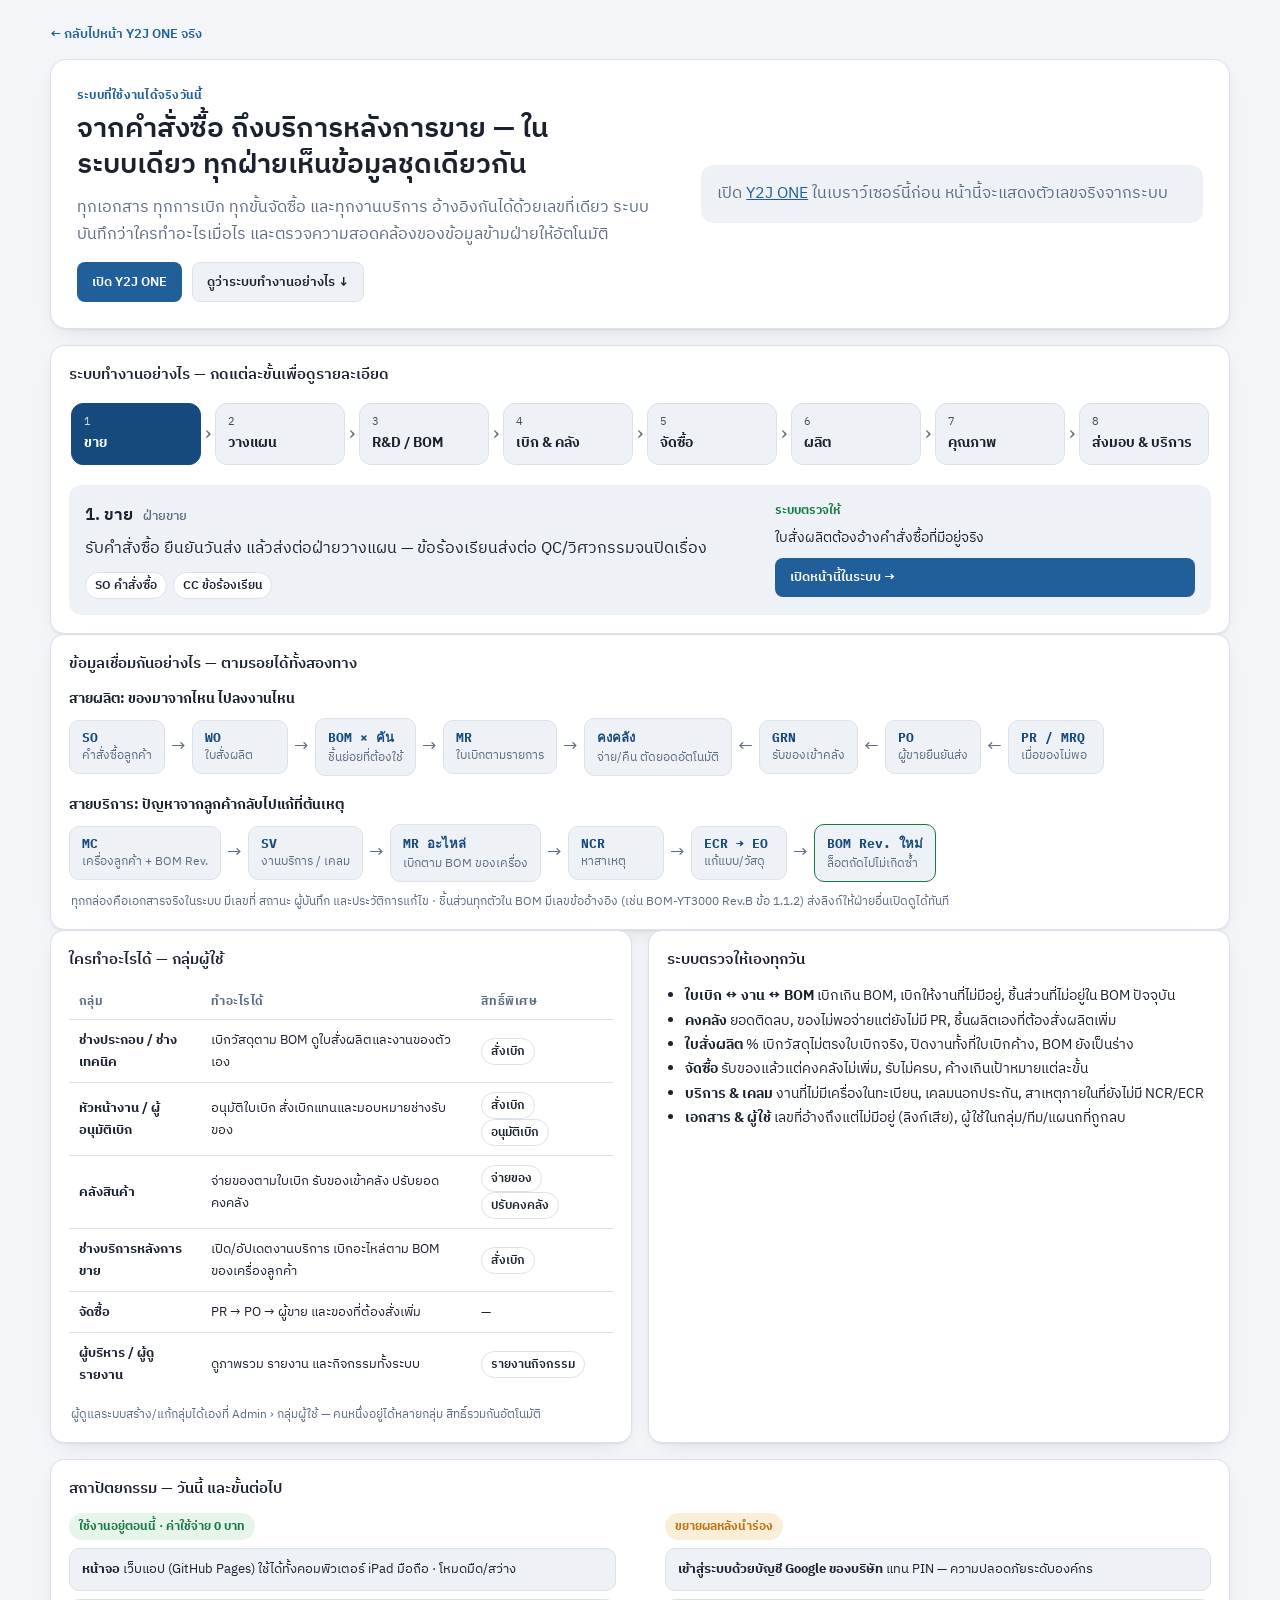
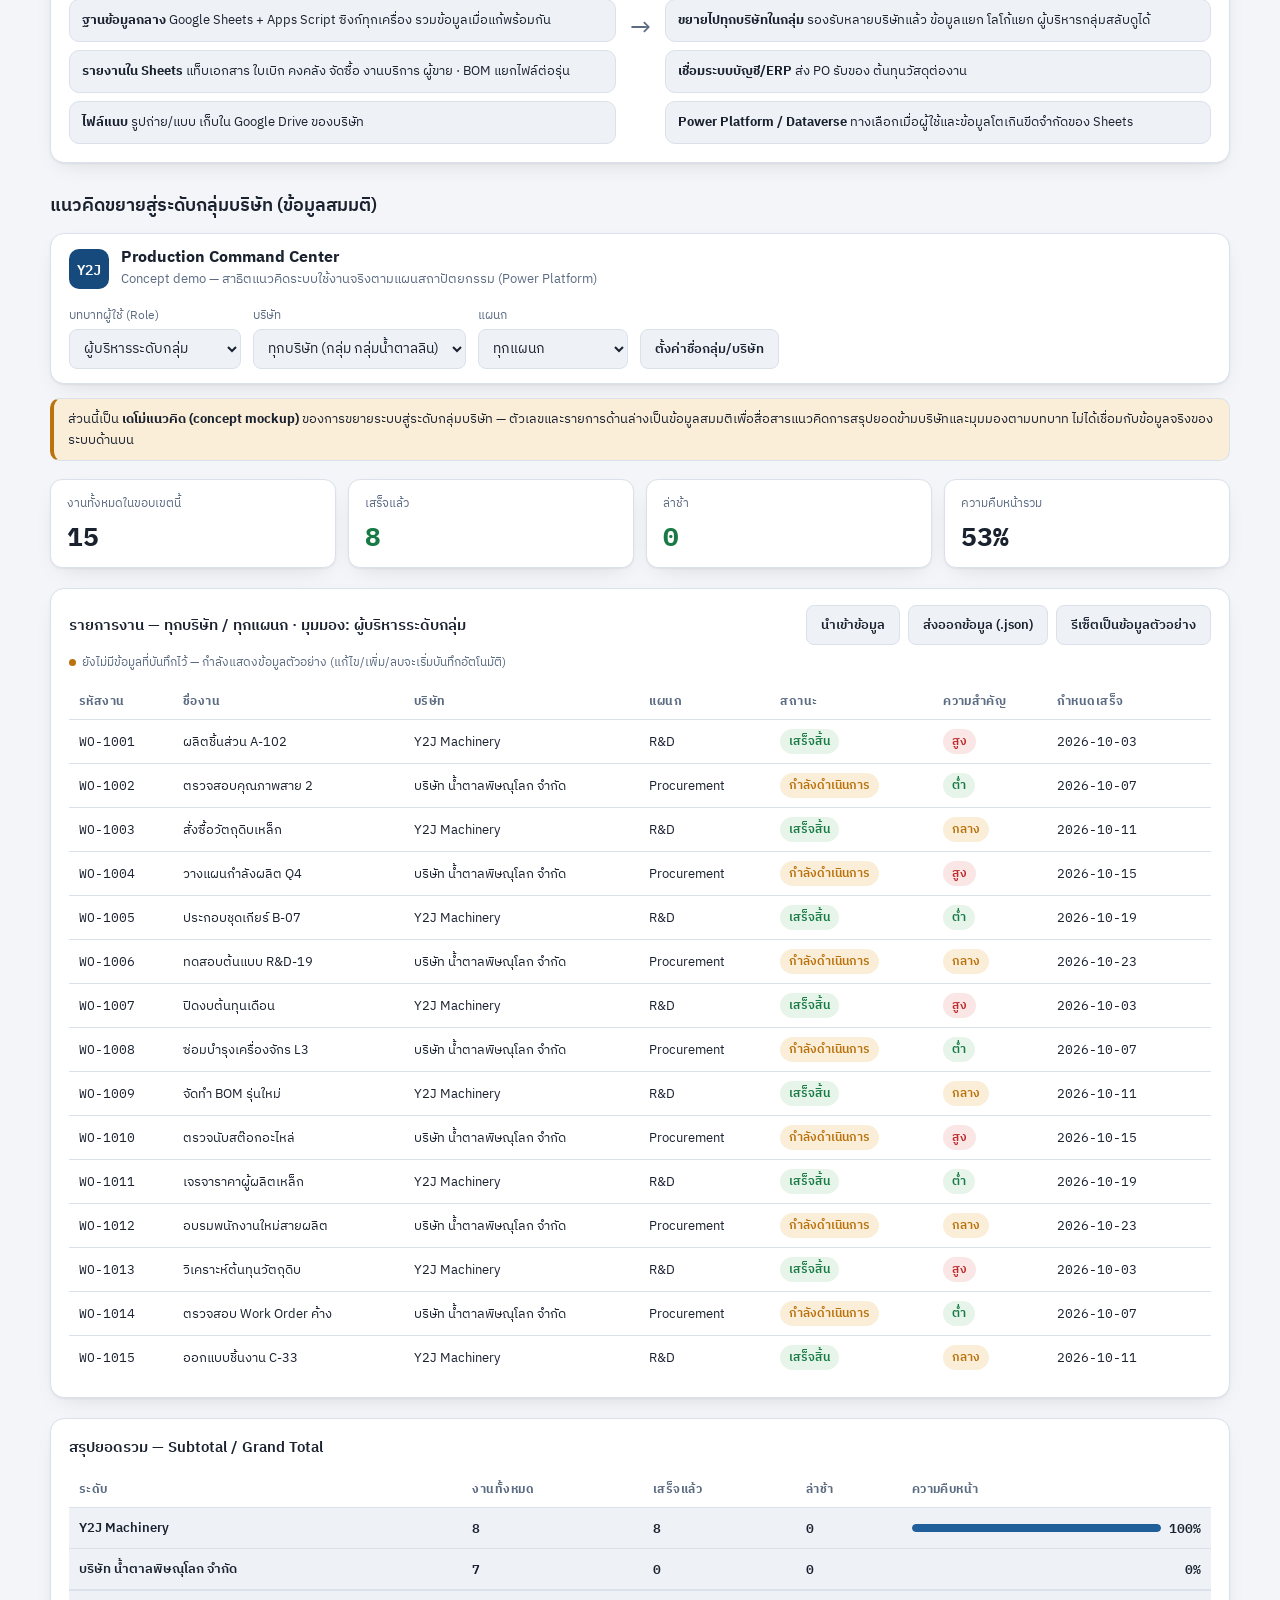
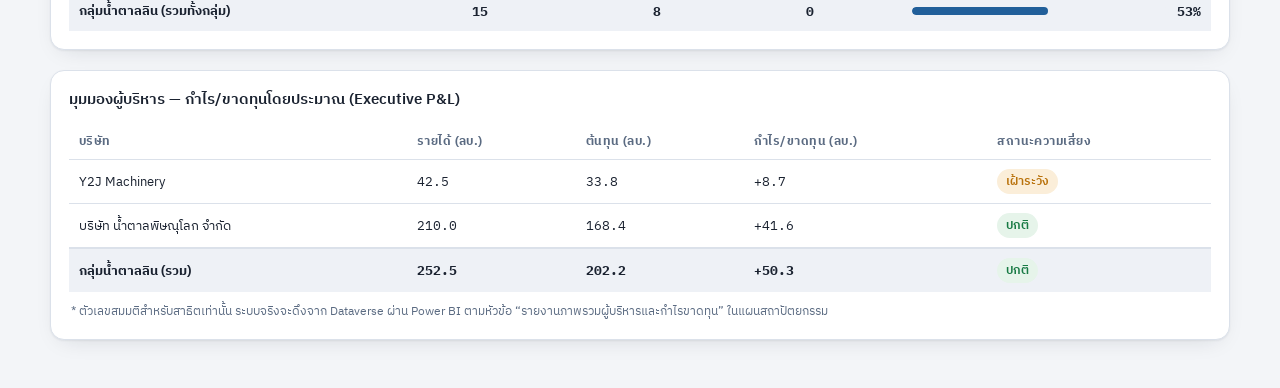
==== commit 086cbc24: "Rename the product to Y2J ONE Co-Authored-By: Claude Opus 5.5 <noreply@anthropic.com>" ====
--- a/demo.html
+++ b/demo.html
@@ -3,8 +3,8 @@
 <head>
 <meta charset="UTF-8">
 <meta name="viewport" content="width=device-width, initial-scale=1.0">
-<title>ระบบใช้งานจริง — Y2J Production Dashboard</title>
-<meta name="description" content="ภาพรวมระบบ Production Dashboard ที่ใช้งานจริง: ขั้นตอนงานตั้งแต่คำสั่งซื้อถึงบริการหลังการขาย การเชื่อมโยงข้อมูล กลุ่มผู้ใช้ การตรวจความสอดคล้อง และแผนขยายผล">
+<title>ระบบใช้งานจริง — Y2J ONE</title>
+<meta name="description" content="ภาพรวมระบบ Y2J ONE ที่ใช้งานจริง: ขั้นตอนงานตั้งแต่คำสั่งซื้อถึงบริการหลังการขาย การเชื่อมโยงข้อมูล กลุ่มผู้ใช้ การตรวจความสอดคล้อง และแผนขยายผล">
 <link rel="preconnect" href="https://fonts.googleapis.com">
 <link rel="stylesheet" href="https://fonts.googleapis.com/css2?family=IBM+Plex+Sans+Thai:wght@400;500;600;700&family=IBM+Plex+Sans:wght@400;500;600;700&family=IBM+Plex+Mono:wght@500;600&display=swap">
 <style>
@@ -213,14 +213,14 @@
 </head>
 <body>
 <div class="app">
-  <a class="backlink" href="./index.html">← กลับไปหน้า Production Dashboard จริง</a>
+  <a class="backlink" href="./index.html">← กลับไปหน้า Y2J ONE จริง</a>
   <section class="cx-hero">
     <div>
       <div class="cx-eyebrow">ระบบที่ใช้งานได้จริงวันนี้</div>
       <h1>จากคำสั่งซื้อ ถึงบริการหลังการขาย — ในระบบเดียว ทุกฝ่ายเห็นข้อมูลชุดเดียวกัน</h1>
       <p>ทุกเอกสาร ทุกการเบิก ทุกขั้นจัดซื้อ และทุกงานบริการ อ้างอิงกันได้ด้วยเลขที่เดียว ระบบบันทึกว่าใครทำอะไรเมื่อไร และตรวจความสอดคล้องของข้อมูลข้ามฝ่ายให้อัตโนมัติ</p>
       <div class="cx-hero-actions">
-        <a class="btn-primary cx-btn" href="./index.html">เปิด Production Dashboard</a>
+        <a class="btn-primary cx-btn" href="./index.html">เปิด Y2J ONE</a>
         <a class="btn-secondary cx-btn" href="#cxFlow">ดูว่าระบบทำงานอย่างไร ↓</a>
       </div>
     </div>
@@ -914,7 +914,7 @@
 
   var live = document.getElementById("cxLive");
   if (!has) {
-    live.innerHTML = '<div class="cx-live-empty">เปิด <a href="./index.html">Production Dashboard</a> ในเบราว์เซอร์นี้ก่อน หน้านี้จะแสดงตัวเลขจริงจากระบบ</div>';
+    live.innerHTML = '<div class="cx-live-empty">เปิด <a href="./index.html">Y2J ONE</a> ในเบราว์เซอร์นี้ก่อน หน้านี้จะแสดงตัวเลขจริงจากระบบ</div>';
   } else {
     var tiles = [
       [docTotal, "เอกสารในระบบ", "ทุกแผนก มีเลขที่และประวัติ"],
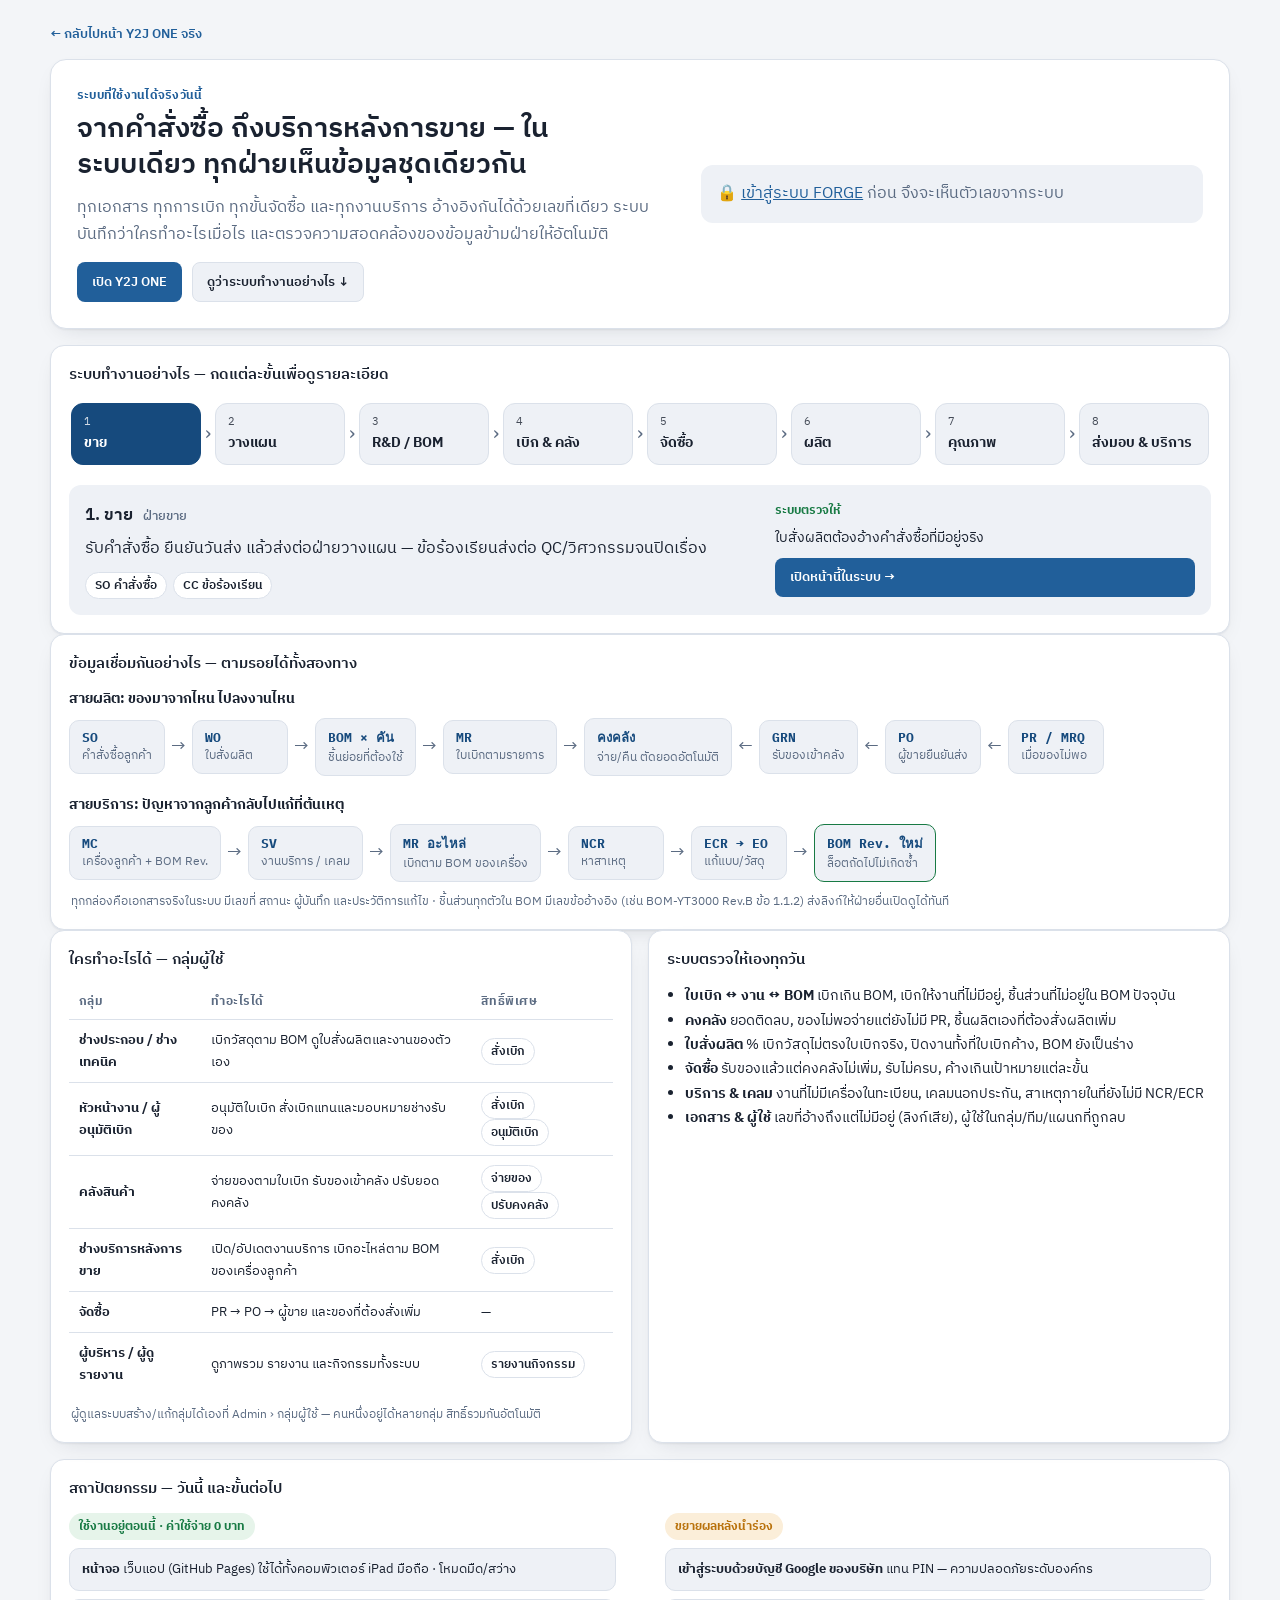
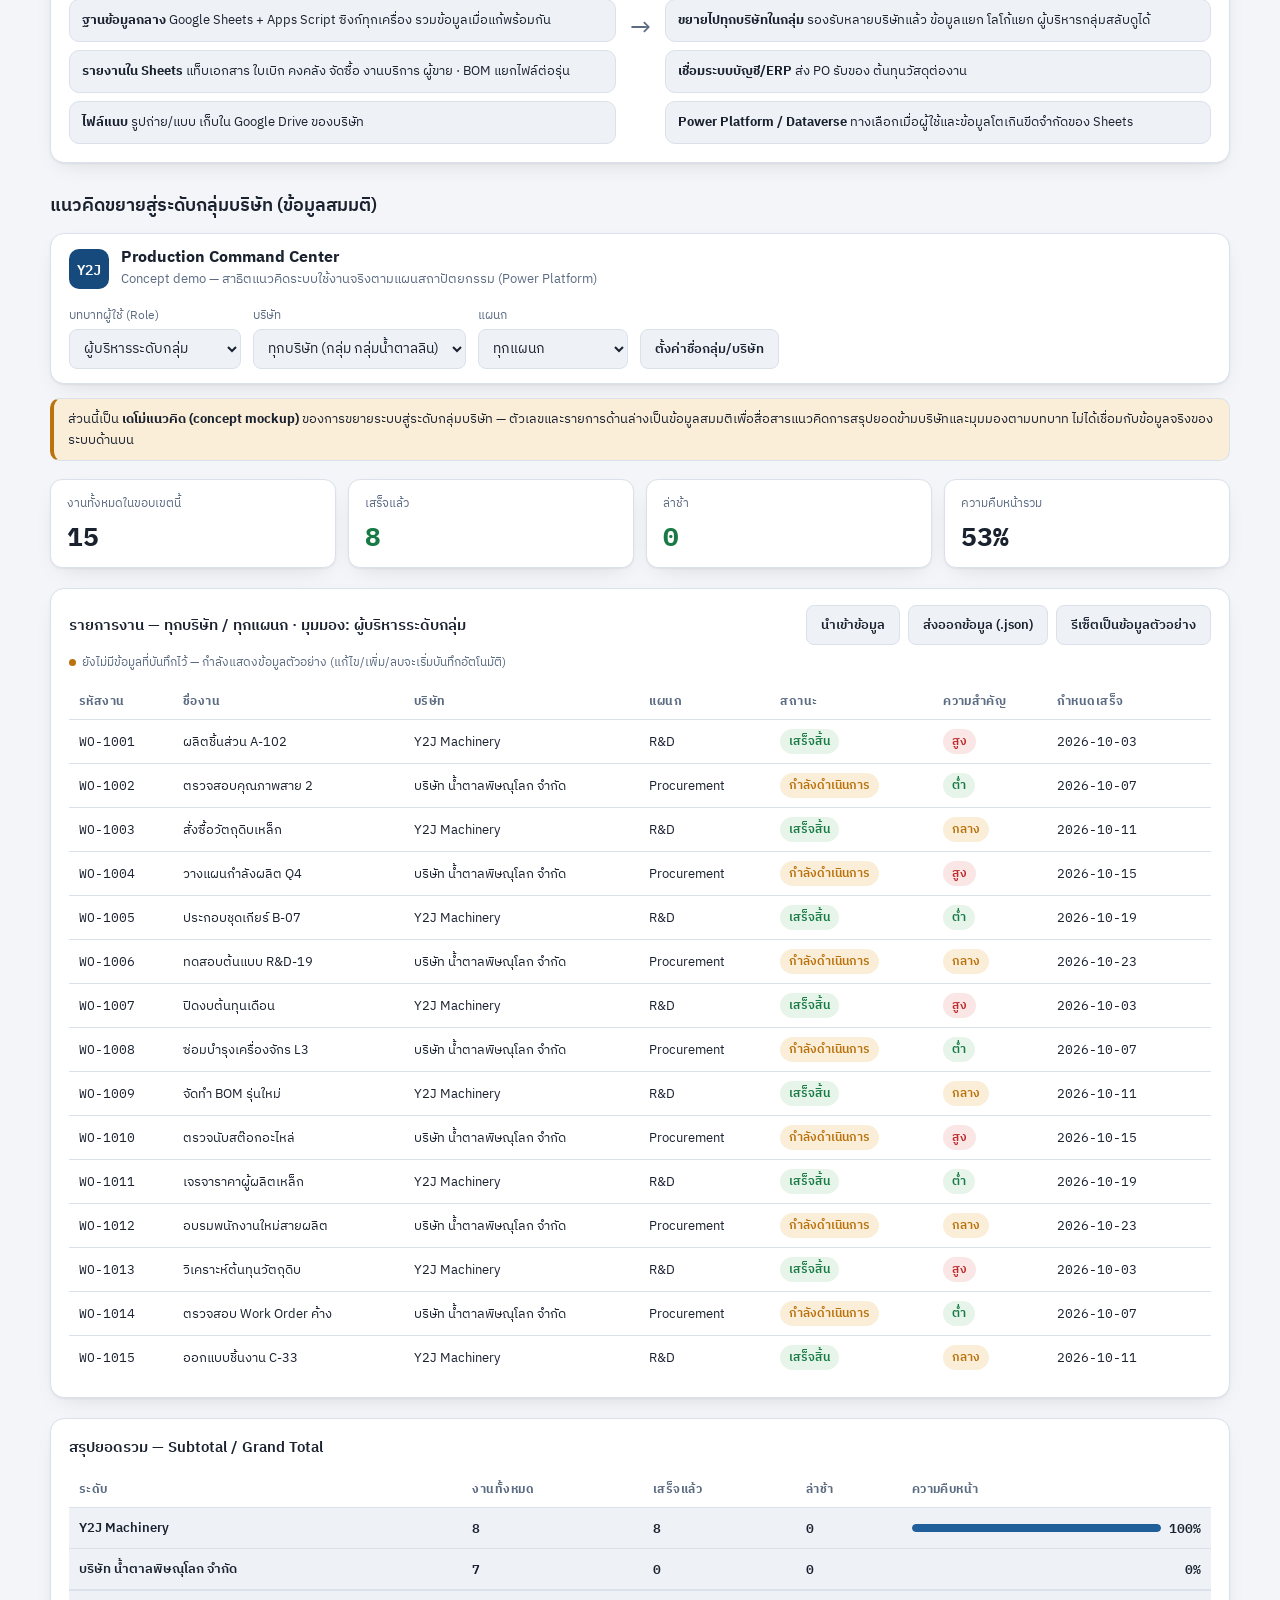
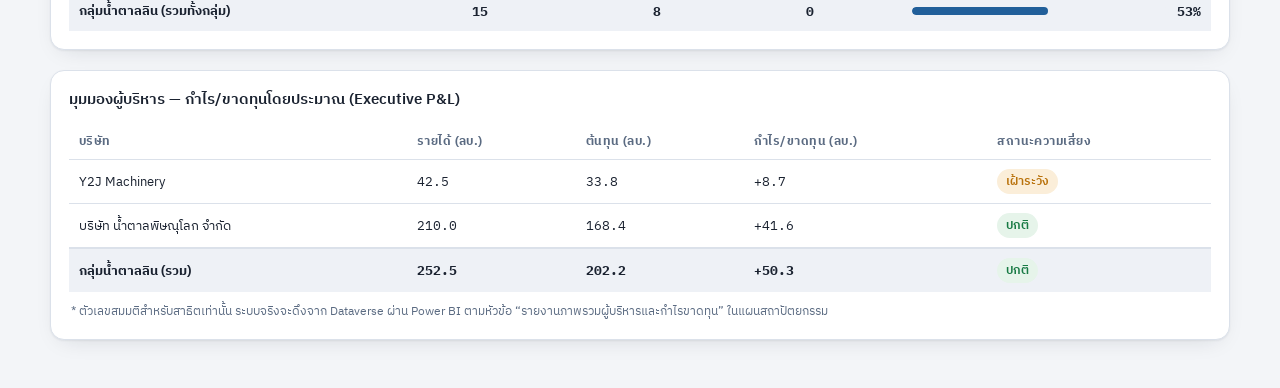
==== commit 7bed7957: "Least-privilege review, hand-over evidence, TV per person, server sign-in (ready to enable) - auth.j" ====
--- a/demo.html
+++ b/demo.html
@@ -905,7 +905,9 @@
   var auth = read("y2j-auth-v1") || {};
   var bom = read("y2j-bom-v1") || {};
   var audit = read("y2j-audit-v1") || [];
-  var has = Object.keys(docs).length || wos.length || p2p.length;
+  // company figures only for someone signed in on this browser
+  var signedIn = !!localStorage.getItem("y2j-session-v1");
+  var has = signedIn && (Object.keys(docs).length || wos.length || p2p.length);
   var n = function (t) { return (docs[t] || []).length; };
   var open = function (t, closed) { return (docs[t] || []).filter(function (d) { return closed.indexOf(d.status) < 0; }).length; };
   var mreqItems = (docs.mreq || []).filter(function (d) { return d.items && d.items.length; });
@@ -914,7 +916,7 @@
 
   var live = document.getElementById("cxLive");
   if (!has) {
-    live.innerHTML = '<div class="cx-live-empty">เปิด <a href="./index.html">Y2J ONE</a> ในเบราว์เซอร์นี้ก่อน หน้านี้จะแสดงตัวเลขจริงจากระบบ</div>';
+    live.innerHTML = '<div class="cx-live-empty">' + (signedIn ? 'เปิด <a href="./index.html">FORGE</a> ในเบราว์เซอร์นี้ก่อน หน้านี้จะแสดงตัวเลขจริงจากระบบ' : '🔒 <a href="./index.html">เข้าสู่ระบบ FORGE</a> ก่อน จึงจะเห็นตัวเลขจากระบบ') + '</div>';
   } else {
     var tiles = [
       [docTotal, "เอกสารในระบบ", "ทุกแผนก มีเลขที่และประวัติ"],
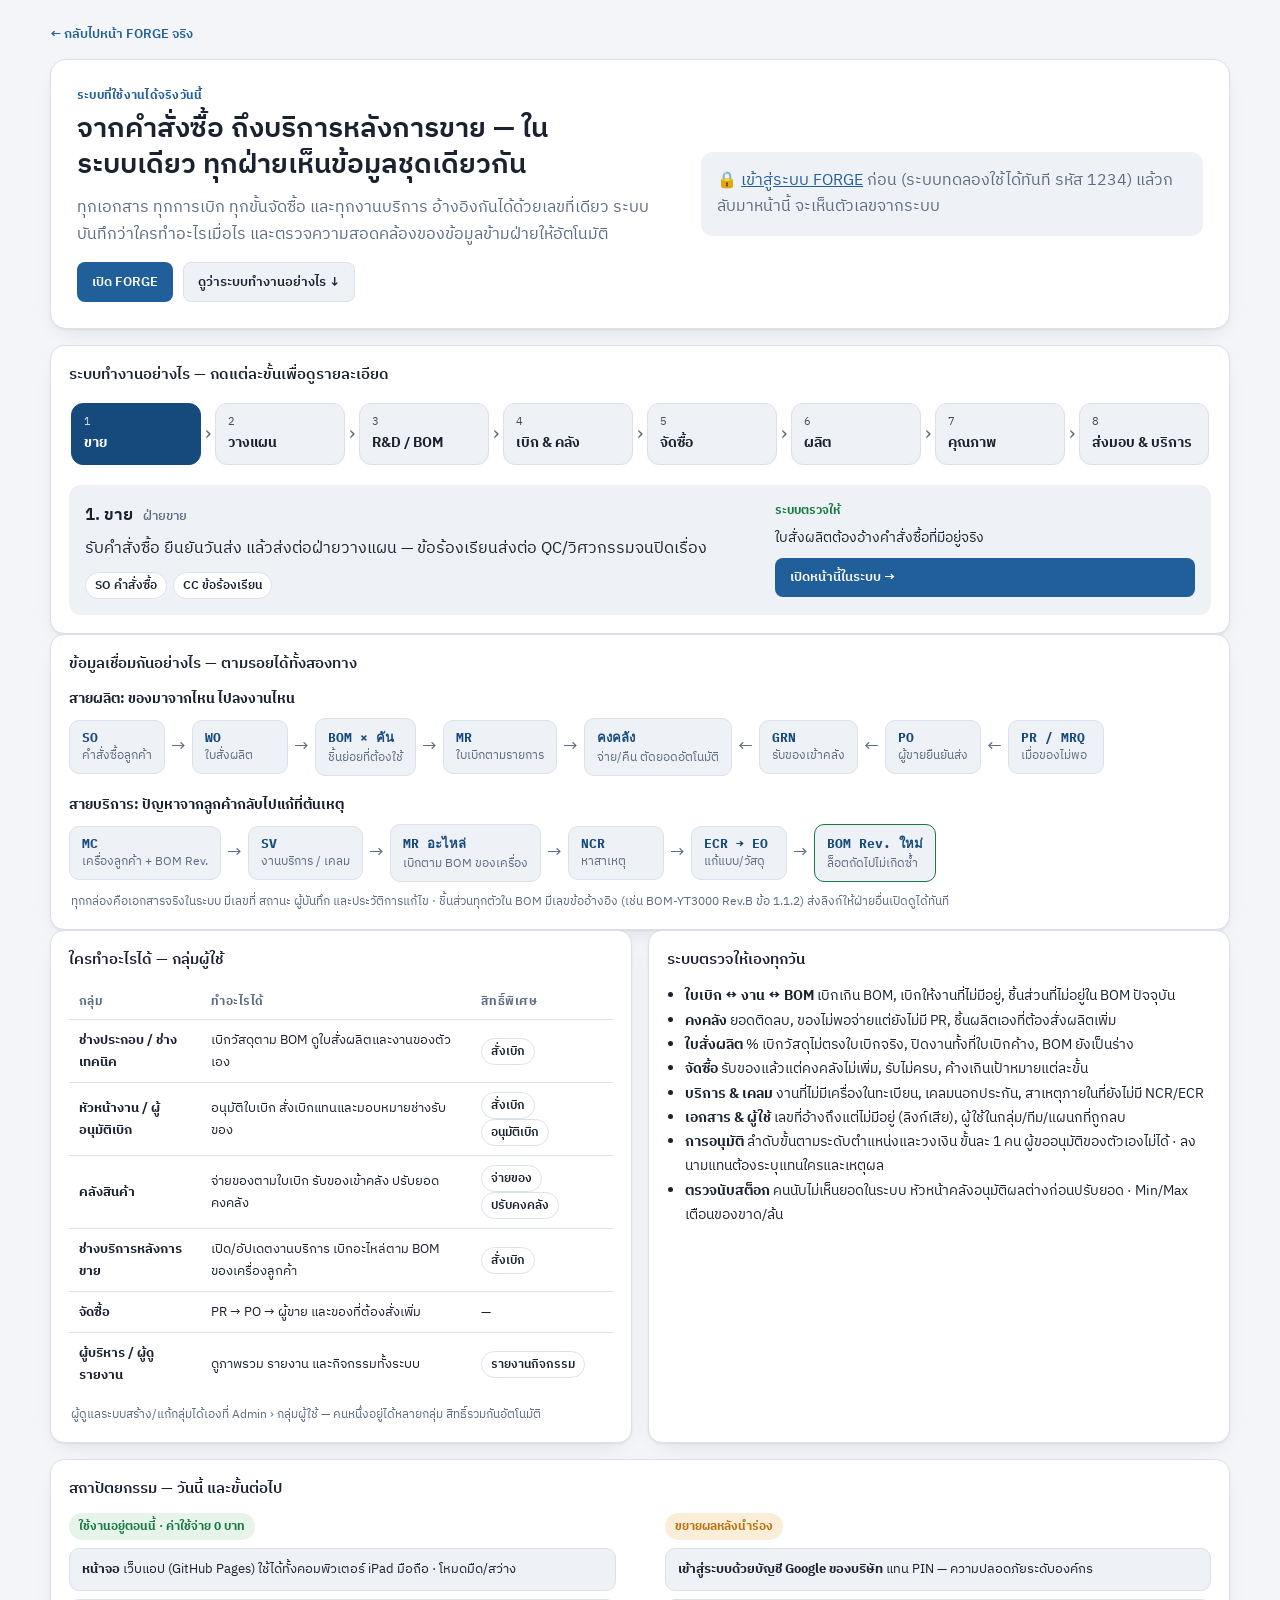
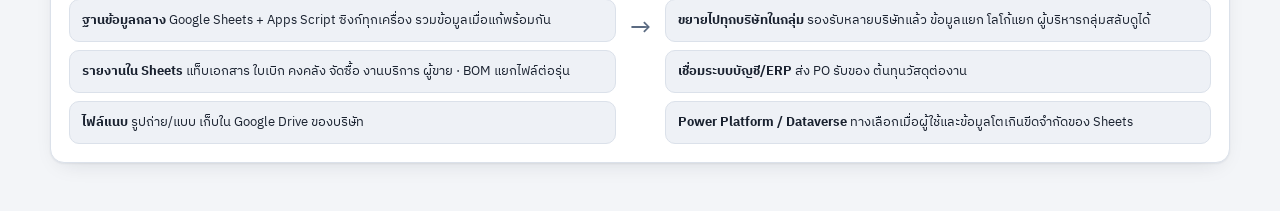
==== commit 05c9a1e2: "demo.html: FORGE name, live figures from the company in use (DEMO labelled as simulated), approval/s" ====
--- a/demo.html
+++ b/demo.html
@@ -3,8 +3,8 @@
 <head>
 <meta charset="UTF-8">
 <meta name="viewport" content="width=device-width, initial-scale=1.0">
-<title>ระบบใช้งานจริง — Y2J ONE</title>
-<meta name="description" content="ภาพรวมระบบ Y2J ONE ที่ใช้งานจริง: ขั้นตอนงานตั้งแต่คำสั่งซื้อถึงบริการหลังการขาย การเชื่อมโยงข้อมูล กลุ่มผู้ใช้ การตรวจความสอดคล้อง และแผนขยายผล">
+<title>ระบบใช้งานจริง — FORGE</title>
+<meta name="description" content="ภาพรวมระบบ FORGE ที่ใช้งานจริง: ขั้นตอนงานตั้งแต่คำสั่งซื้อถึงบริการหลังการขาย การเชื่อมโยงข้อมูล กลุ่มผู้ใช้ การตรวจความสอดคล้อง และแผนขยายผล">
 <link rel="preconnect" href="https://fonts.googleapis.com">
 <link rel="stylesheet" href="https://fonts.googleapis.com/css2?family=IBM+Plex+Sans+Thai:wght@400;500;600;700&family=IBM+Plex+Sans:wght@400;500;600;700&family=IBM+Plex+Mono:wght@500;600&display=swap">
 <style>
@@ -213,14 +213,14 @@
 </head>
 <body>
 <div class="app">
-  <a class="backlink" href="./index.html">← กลับไปหน้า Y2J ONE จริง</a>
+  <a class="backlink" href="./index.html">← กลับไปหน้า FORGE จริง</a>
   <section class="cx-hero">
     <div>
       <div class="cx-eyebrow">ระบบที่ใช้งานได้จริงวันนี้</div>
       <h1>จากคำสั่งซื้อ ถึงบริการหลังการขาย — ในระบบเดียว ทุกฝ่ายเห็นข้อมูลชุดเดียวกัน</h1>
       <p>ทุกเอกสาร ทุกการเบิก ทุกขั้นจัดซื้อ และทุกงานบริการ อ้างอิงกันได้ด้วยเลขที่เดียว ระบบบันทึกว่าใครทำอะไรเมื่อไร และตรวจความสอดคล้องของข้อมูลข้ามฝ่ายให้อัตโนมัติ</p>
       <div class="cx-hero-actions">
-        <a class="btn-primary cx-btn" href="./index.html">เปิด Y2J ONE</a>
+        <a class="btn-primary cx-btn" href="./index.html">เปิด FORGE</a>
         <a class="btn-secondary cx-btn" href="#cxFlow">ดูว่าระบบทำงานอย่างไร ↓</a>
       </div>
     </div>
@@ -263,6 +263,8 @@
         <li><b>จัดซื้อ</b> รับของแล้วแต่คงคลังไม่เพิ่ม, รับไม่ครบ, ค้างเกินเป้าหมายแต่ละขั้น</li>
         <li><b>บริการ & เคลม</b> งานที่ไม่มีเครื่องในทะเบียน, เคลมนอกประกัน, สาเหตุภายในที่ยังไม่มี NCR/ECR</li>
         <li><b>เอกสาร & ผู้ใช้</b> เลขที่อ้างถึงแต่ไม่มีอยู่ (ลิงก์เสีย), ผู้ใช้ในกลุ่ม/ทีม/แผนกที่ถูกลบ</li>
+        <li><b>การอนุมัติ</b> ลำดับขั้นตามระดับตำแหน่งและวงเงิน ขั้นละ 1 คน ผู้ขออนุมัติของตัวเองไม่ได้ · ลงนามแทนต้องระบุแทนใครและเหตุผล</li>
+        <li><b>ตรวจนับสต็อก</b> คนนับไม่เห็นยอดในระบบ หัวหน้าคลังอนุมัติผลต่างก่อนปรับยอด · Min/Max เตือนของขาด/ล้น</li>
       </ul>
       <div class="cx-score" id="cxScore"></div>
     </section>
@@ -289,614 +291,17 @@
     </div>
   </section>
 
-  <h2 class="cx-section-title">แนวคิดขยายสู่ระดับกลุ่มบริษัท (ข้อมูลสมมติ)</h2>
-
-  <header class="topbar">
-    <div class="brand">
-      <span class="brand-mark">Y2J</span>
-      <div>
-        <div class="brand-title">Production Command Center</div>
-        <div class="brand-sub">Concept demo — สาธิตแนวคิดระบบใช้งานจริงตามแผนสถาปัตยกรรม (Power Platform)</div>
-      </div>
-    </div>
-    <div class="controls">
-      <label>บทบาทผู้ใช้ (Role)
-        <select id="roleSelect"></select>
-      </label>
-      <label>บริษัท
-        <select id="companySelect"></select>
-      </label>
-      <label>แผนก
-        <select id="deptSelect"></select>
-      </label>
-      <button id="settingsBtn" class="btn-secondary settings-btn" type="button">ตั้งค่าชื่อกลุ่ม/บริษัท</button>
-    </div>
-  </header>
-
-  <div class="banner">
-    ส่วนนี้เป็น <strong>เดโม่แนวคิด (concept mockup)</strong> ของการขยายระบบสู่ระดับกลุ่มบริษัท — ตัวเลขและรายการด้านล่างเป็นข้อมูลสมมติเพื่อสื่อสารแนวคิดการสรุปยอดข้ามบริษัทและมุมมองตามบทบาท ไม่ได้เชื่อมกับข้อมูลจริงของระบบด้านบน
-  </div>
-
-  <main>
-    <section class="kpi-row" id="kpiRow"></section>
-
-    <section class="panel">
-      <div class="panel-head">
-        <h2 id="scopeTitle">รายการงานตามขอบเขตที่เลือก</h2>
-        <div class="toolbar">
-          <label class="btn-secondary file-btn">นำเข้าข้อมูล
-            <input type="file" id="importFile" accept="application/json" hidden>
-          </label>
-          <button id="exportBtn" class="btn-secondary">ส่งออกข้อมูล (.json)</button>
-          <button id="resetBtn" class="btn-secondary">รีเซ็ตเป็นข้อมูลตัวอย่าง</button>
-          <button id="addBtn" class="btn-primary">+ เพิ่มรายการงาน</button>
-        </div>
-      </div>
-      <div class="save-status" id="saveStatus"></div>
-      <div class="table-wrap">
-        <table class="data-table">
-          <thead>
-            <tr>
-              <th>รหัสงาน</th><th>ชื่องาน</th><th>บริษัท</th><th>แผนก</th><th>สถานะ</th><th>ความสำคัญ</th><th>กำหนดเสร็จ</th><th></th>
-            </tr>
-          </thead>
-          <tbody id="taskBody"></tbody>
-        </table>
-      </div>
-    </section>
-
-    <section class="panel">
-      <div class="panel-head"><h2>สรุปยอดรวม — Subtotal / Grand Total</h2></div>
-      <div class="table-wrap">
-        <table class="data-table">
-          <thead><tr><th>ระดับ</th><th>งานทั้งหมด</th><th>เสร็จแล้ว</th><th>ล่าช้า</th><th>ความคืบหน้า</th></tr></thead>
-          <tbody id="rollupBody"></tbody>
-        </table>
-      </div>
-    </section>
-
-    <section class="panel" id="execPanel" hidden>
-      <div class="panel-head"><h2>มุมมองผู้บริหาร — กำไร/ขาดทุนโดยประมาณ (Executive P&amp;L)</h2></div>
-      <div class="table-wrap">
-        <table class="data-table">
-          <thead><tr><th>บริษัท</th><th>รายได้ (ลบ.)</th><th>ต้นทุน (ลบ.)</th><th>กำไร/ขาดทุน (ลบ.)</th><th>สถานะความเสี่ยง</th></tr></thead>
-          <tbody id="plBody"></tbody>
-        </table>
-      </div>
-      <p class="note">* ตัวเลขสมมติสำหรับสาธิตเท่านั้น ระบบจริงจะดึงจาก Dataverse ผ่าน Power BI ตามหัวข้อ “รายงานภาพรวมผู้บริหารและกำไรขาดทุน” ในแผนสถาปัตยกรรม</p>
-    </section>
-  </main>
+  <!-- (old group-level concept mock-up removed 30 ก.ย. 2569: made-up figures) -->
 </div>
 
-<div class="modal-backdrop" id="modalBackdrop">
-  <div class="modal">
-    <h3>เพิ่มรายการงานใหม่</h3>
-    <label>ชื่องาน
-      <input id="formName" type="text" placeholder="เช่น ผลิตชิ้นส่วน A-102" />
-    </label>
-    <label>บริษัท
-      <select id="formCompany"></select>
-    </label>
-    <label>แผนก
-      <select id="formDept"></select>
-    </label>
-    <label>ความสำคัญ
-      <select id="formPriority">
-        <option>สูง</option><option selected>กลาง</option><option>ต่ำ</option>
-      </select>
-    </label>
-    <label>กำหนดเสร็จ
-      <input id="formDue" type="date" />
-    </label>
-    <div class="modal-actions">
-      <button id="cancelBtn" class="btn-secondary">ยกเลิก</button>
-      <button id="saveBtn" class="btn-primary">บันทึก</button>
-    </div>
-  </div>
-</div>
-
-<div class="modal-backdrop" id="settingsBackdrop">
-  <div class="modal">
-    <h3>ตั้งค่าชื่อกลุ่ม/บริษัท</h3>
-    <label>ชื่อกลุ่มบริษัท
-      <input id="settingsGroupInput" type="text" />
-    </label>
-    <div id="settingsCompanyList" class="settings-company-list"></div>
-    <p class="note">เปลี่ยนชื่อแล้ว งานที่มีอยู่แล้วในระบบจะอัปเดตชื่อบริษัทให้ตรงกันอัตโนมัติ ไม่ต้องแก้โค้ด</p>
-    <div class="modal-actions">
-      <button id="settingsCancelBtn" class="btn-secondary">ยกเลิก</button>
-      <button id="settingsSaveBtn" class="btn-primary">บันทึก</button>
-    </div>
-  </div>
-</div>
-
-<script>
-(function(){
-  "use strict";
-
-  var DEFAULT_GROUP = "กลุ่มน้ำตาลลิน";
-  var DEFAULT_COMPANIES = ["Y2J Machinery", "บริษัท น้ำตาลพิษณุโลก จำกัด"];
-  var DEFAULT_PL_VALUES = [{ revenue: 42.5, cost: 33.8 }, { revenue: 210.0, cost: 168.4 }];
-  var SETTINGS_STORAGE_KEY = "y2j-demo-settings-v1";
-
-  function loadSettings(){
-    try {
-      var raw = localStorage.getItem(SETTINGS_STORAGE_KEY);
-      if (!raw) return null;
-      var parsed = JSON.parse(raw);
-      if (!parsed || typeof parsed.group !== "string" || !Array.isArray(parsed.companies)) return null;
-      return parsed;
-    } catch (e) {
-      return null;
-    }
-  }
-
-  function saveSettings(){
-    try {
-      localStorage.setItem(SETTINGS_STORAGE_KEY, JSON.stringify({ group: GROUP, companies: COMPANIES }));
-    } catch (e) { /* ignore — settings simply won't persist across reloads */ }
-  }
-
-  var storedSettings = loadSettings();
-  var GROUP = storedSettings ? storedSettings.group : DEFAULT_GROUP;
-  var COMPANIES = storedSettings ? storedSettings.companies.slice() : DEFAULT_COMPANIES.slice();
-  var DEPTS = ["R&D", "Production", "Procurement", "Finance"];
-  var ROLES = [
-    { id:"operator",  label:"Operator (พนักงาน)",        scope:"self" },
-    { id:"depthead",  label:"หัวหน้าแผนก",                scope:"dept" },
-    { id:"plant",     label:"ผู้จัดการโรงงาน/บริษัท",       scope:"company" },
-    { id:"group",     label:"ผู้บริหารระดับกลุ่ม",          scope:"group" }
-  ];
-  var STATUSES = ["กำลังดำเนินการ","เสร็จสิ้น","ล่าช้า"];
-
-  function seedTasks(){
-    var names = ["ผลิตชิ้นส่วน A-102","ตรวจสอบคุณภาพสาย 2","สั่งซื้อวัตถุดิบเหล็ก","วางแผนกำลังผลิต Q4",
-      "ประกอบชุดเกียร์ B-07","ทดสอบต้นแบบ R&D-19","ปิดงบต้นทุนเดือน","ซ่อมบำรุงเครื่องจักร L3",
-      "จัดทำ BOM รุ่นใหม่","ตรวจนับสต๊อกอะไหล่","เจรจาราคาผู้ผลิตเหล็ก","อบรมพนักงานใหม่สายผลิต",
-      "วิเคราะห์ต้นทุนวัตถุดิบ","ตรวจสอบ Work Order ค้าง","ออกแบบชิ้นงาน C-33"];
-    var out = [], id = 1;
-    for (var i=0;i<names.length;i++){
-      var company = COMPANIES[i % COMPANIES.length];
-      var dept = DEPTS[(i*2) % DEPTS.length];
-      var status = STATUSES[(i*3+ (company.length)) % STATUSES.length];
-      var pr = ["สูง","กลาง","ต่ำ"][(i*5) % 3];
-      var day = 3 + (i*4) % 24;
-      out.push({
-        id: "WO-" + String(1000+id),
-        name: names[i], company: company, dept: dept,
-        status: status, priority: pr,
-        due: "2026-10-" + String(day).padStart(2,"0")
-      });
-      id++;
-    }
-    return out;
-  }
-
-  var STORAGE_KEY = "y2j-demo-tasks-v1";
-
-  function loadTasks(){
-    try {
-      var raw = localStorage.getItem(STORAGE_KEY);
-      if (!raw) return null;
-      var parsed = JSON.parse(raw);
-      return Array.isArray(parsed) ? parsed : null;
-    } catch (e) {
-      return null;
-    }
-  }
-
-  function saveTasks(){
-    try {
-      localStorage.setItem(STORAGE_KEY, JSON.stringify(state.tasks));
-      markSaved();
-    } catch (e) {
-      markSaveFailed();
-    }
-  }
-
-  function markSaved(){
-    var el = document.getElementById("saveStatus");
-    if (!el) return;
-    var now = new Date();
-    var hh = String(now.getHours()).padStart(2, "0");
-    var mm = String(now.getMinutes()).padStart(2, "0");
-    var ss = String(now.getSeconds()).padStart(2, "0");
-    el.classList.remove("stale");
-    el.innerHTML = '<span class="dot"></span>บันทึกอัตโนมัติในเบราว์เซอร์นี้แล้ว — โหลดหน้าใหม่ข้อมูลยังอยู่ (ล่าสุด ' + hh + ':' + mm + ':' + ss + ')';
-  }
-
-  function markSaveFailed(){
-    var el = document.getElementById("saveStatus");
-    if (!el) return;
-    el.classList.add("stale");
-    el.innerHTML = '<span class="dot"></span>บันทึกไม่สำเร็จ (เบราว์เซอร์บล็อก local storage) — ข้อมูลจะหายเมื่อโหลดหน้าใหม่';
-  }
-
-  function markInitialStatus(hasStored){
-    var el = document.getElementById("saveStatus");
-    if (!el) return;
-    if (hasStored){
-      el.innerHTML = '<span class="dot"></span>โหลดข้อมูลที่บันทึกไว้ในเบราว์เซอร์นี้ — แก้ไข/เพิ่ม/ลบจะบันทึกอัตโนมัติ';
-    } else {
-      el.classList.add("stale");
-      el.innerHTML = '<span class="dot"></span>ยังไม่มีข้อมูลที่บันทึกไว้ — กำลังแสดงข้อมูลตัวอย่าง (แก้ไข/เพิ่ม/ลบจะเริ่มบันทึกอัตโนมัติ)';
-    }
-  }
-
-  var storedTasks = loadTasks();
-  var state = {
-    tasks: storedTasks || seedTasks(),
-    role: "group",
-    company: "ALL",
-    dept: "ALL"
-  };
-
-  var PL = {};
-  COMPANIES.forEach(function(name, i){
-    PL[name] = DEFAULT_PL_VALUES[i] || { revenue: 0, cost: 0 };
-  });
-
-  var roleSelect = document.getElementById("roleSelect");
-  var companySelect = document.getElementById("companySelect");
-  var deptSelect = document.getElementById("deptSelect");
-  var kpiRow = document.getElementById("kpiRow");
-  var taskBody = document.getElementById("taskBody");
-  var rollupBody = document.getElementById("rollupBody");
-  var plBody = document.getElementById("plBody");
-  var execPanel = document.getElementById("execPanel");
-  var scopeTitle = document.getElementById("scopeTitle");
-  var addBtn = document.getElementById("addBtn");
-
-  ROLES.forEach(function(r){
-    var o = document.createElement("option");
-    o.value = r.id; o.textContent = r.label;
-    roleSelect.appendChild(o);
-  });
-  roleSelect.value = state.role;
-
-  function fillCompanyOptions(sel, withAll){
-    sel.innerHTML = "";
-    if (withAll){
-      var all = document.createElement("option");
-      all.value = "ALL"; all.textContent = "ทุกบริษัท (กลุ่ม " + GROUP + ")";
-      sel.appendChild(all);
-    }
-    COMPANIES.forEach(function(c){
-      var o = document.createElement("option");
-      o.value = c; o.textContent = c;
-      sel.appendChild(o);
-    });
-  }
-  function fillDeptOptions(sel, withAll){
-    sel.innerHTML = "";
-    if (withAll){
-      var all = document.createElement("option");
-      all.value = "ALL"; all.textContent = "ทุกแผนก";
-      sel.appendChild(all);
-    }
-    DEPTS.forEach(function(d){
-      var o = document.createElement("option");
-      o.value = d; o.textContent = d;
-      sel.appendChild(o);
-    });
-  }
-
-  fillCompanyOptions(companySelect, true);
-  fillDeptOptions(deptSelect, true);
-  fillCompanyOptions(document.getElementById("formCompany"), false);
-  fillDeptOptions(document.getElementById("formDept"), false);
-  companySelect.value = "ALL";
-  deptSelect.value = "ALL";
-
-  function currentRole(){
-    for (var i=0;i<ROLES.length;i++) if (ROLES[i].id === state.role) return ROLES[i];
-    return ROLES[0];
-  }
-
-  function applyRoleConstraints(){
-    var role = currentRole();
-    if (role.scope === "self" || role.scope === "dept"){
-      companySelect.value = state.company === "ALL" ? COMPANIES[0] : state.company;
-      state.company = companySelect.value;
-      companySelect.disabled = true;
-    } else {
-      companySelect.disabled = false;
-    }
-    if (role.scope === "self"){
-      deptSelect.value = state.dept === "ALL" ? DEPTS[0] : state.dept;
-      state.dept = deptSelect.value;
-      deptSelect.disabled = true;
-    } else {
-      deptSelect.disabled = false;
-    }
-    addBtn.hidden = (role.id === "group");
-    execPanel.hidden = (role.scope !== "group" && role.scope !== "company");
-  }
-
-  function filteredTasks(){
-    return state.tasks.filter(function(t){
-      if (state.company !== "ALL" && t.company !== state.company) return false;
-      if (state.dept !== "ALL" && t.dept !== state.dept) return false;
-      return true;
-    });
-  }
-
-  function pillFor(status){
-    if (status === "เสร็จสิ้น") return '<span class="pill good">เสร็จสิ้น</span>';
-    if (status === "ล่าช้า") return '<span class="pill bad">ล่าช้า</span>';
-    return '<span class="pill warn">กำลังดำเนินการ</span>';
-  }
-  function priorityPill(p){
-    if (p === "สูง") return '<span class="pill bad">สูง</span>';
-    if (p === "กลาง") return '<span class="pill warn">กลาง</span>';
-    return '<span class="pill good">ต่ำ</span>';
-  }
-
-  function renderKPI(){
-    var list = filteredTasks();
-    var total = list.length;
-    var done = list.filter(function(t){ return t.status === "เสร็จสิ้น"; }).length;
-    var late = list.filter(function(t){ return t.status === "ล่าช้า"; }).length;
-    var pct = total ? Math.round(done/total*100) : 0;
-    kpiRow.innerHTML =
-      '<div class="kpi-card"><div class="kpi-label">งานทั้งหมดในขอบเขตนี้</div><div class="kpi-value">' + total + '</div></div>' +
-      '<div class="kpi-card"><div class="kpi-label">เสร็จแล้ว</div><div class="kpi-value good">' + done + '</div></div>' +
-      '<div class="kpi-card"><div class="kpi-label">ล่าช้า</div><div class="kpi-value ' + (late>0 ? "bad" : "good") + '">' + late + '</div></div>' +
-      '<div class="kpi-card"><div class="kpi-label">ความคืบหน้ารวม</div><div class="kpi-value">' + pct + '%</div></div>';
-  }
-
-  function renderTasks(){
-    var list = filteredTasks();
-    var role = currentRole();
-    var canEdit = role.id !== "group";
-    if (list.length === 0){
-      taskBody.innerHTML = '<tr><td colspan="8" class="empty">ไม่มีรายการงานในขอบเขตที่เลือก</td></tr>';
-      return;
-    }
-    taskBody.innerHTML = list.map(function(t){
-      return '<tr>' +
-        '<td class="mono">' + t.id + '</td>' +
-        '<td>' + t.name + '</td>' +
-        '<td>' + t.company + '</td>' +
-        '<td>' + t.dept + '</td>' +
-        '<td>' + pillFor(t.status) + '</td>' +
-        '<td>' + priorityPill(t.priority) + '</td>' +
-        '<td class="mono">' + t.due + '</td>' +
-        '<td>' + (canEdit ? '<button class="row-del" data-id="'+t.id+'" title="ลบรายการ" aria-label="ลบรายการ">✕</button>' : '') + '</td>' +
-      '</tr>';
-    }).join("");
-
-    if (canEdit){
-      Array.prototype.forEach.call(taskBody.querySelectorAll(".row-del"), function(btn){
-        btn.addEventListener("click", function(){
-          var id = btn.getAttribute("data-id");
-          state.tasks = state.tasks.filter(function(t){ return t.id !== id; });
-          saveTasks();
-          renderAll();
-        });
-      });
-    }
-  }
-
-  function statsFor(list){
-    var total = list.length;
-    var done = list.filter(function(t){ return t.status === "เสร็จสิ้น"; }).length;
-    var late = list.filter(function(t){ return t.status === "ล่าช้า"; }).length;
-    var pct = total ? Math.round(done/total*100) : 0;
-    return { total:total, done:done, late:late, pct:pct };
-  }
-
-  function rollupRow(label, stats, cls){
-    return '<tr class="' + (cls||"") + '"><td>' + label + '</td><td class="mono">' + stats.total +
-      '</td><td class="mono">' + stats.done + '</td><td class="mono">' + stats.late +
-      '</td><td><div style="display:flex;align-items:center;gap:8px;"><div class="bar-track"><div class="bar-fill" style="width:' + stats.pct + '%"></div></div><span class="mono">' + stats.pct + '%</span></div></td></tr>';
-  }
-
-  function renderRollup(){
-    var role = currentRole();
-    var rows = "";
-    if (state.dept === "ALL" && state.company !== "ALL"){
-      DEPTS.forEach(function(d){
-        var list = state.tasks.filter(function(t){ return t.company === state.company && t.dept === d; });
-        rows += rollupRow(d, statsFor(list), "subtotal");
-      });
-      rows += rollupRow(state.company + " (รวมบริษัท)", statsFor(state.tasks.filter(function(t){ return t.company === state.company; })), "grandtotal");
-    } else if (state.company === "ALL"){
-      COMPANIES.forEach(function(c){
-        var list = state.tasks.filter(function(t){ return t.company === c; });
-        rows += rollupRow(c, statsFor(list), "subtotal");
-      });
-      rows += rollupRow(GROUP + " (รวมทั้งกลุ่ม)", statsFor(state.tasks), "grandtotal");
-    } else {
-      rows += rollupRow(state.company + " / " + state.dept, statsFor(filteredTasks()), "grandtotal");
-    }
-    rollupBody.innerHTML = rows;
-  }
-
-  function renderPL(){
-    var rows = "";
-    var totalRev = 0, totalCost = 0;
-    var companiesToShow = state.company === "ALL" ? COMPANIES : [state.company];
-    companiesToShow.forEach(function(c){
-      var p = PL[c];
-      var profit = p.revenue - p.cost;
-      totalRev += p.revenue; totalCost += p.cost;
-      var riskPill = profit > 20 ? '<span class="pill good">ปกติ</span>' : (profit > 0 ? '<span class="pill warn">เฝ้าระวัง</span>' : '<span class="pill bad">ขาดทุน</span>');
-      rows += '<tr><td>' + c + '</td><td class="mono">' + p.revenue.toFixed(1) + '</td><td class="mono">' + p.cost.toFixed(1) +
-        '</td><td class="mono">' + (profit>=0?"+":"") + profit.toFixed(1) + '</td><td>' + riskPill + '</td></tr>';
-    });
-    if (companiesToShow.length > 1){
-      var totalProfit = totalRev - totalCost;
-      rows += '<tr class="grandtotal"><td>' + GROUP + ' (รวม)</td><td class="mono">' + totalRev.toFixed(1) +
-        '</td><td class="mono">' + totalCost.toFixed(1) + '</td><td class="mono">' + (totalProfit>=0?"+":"") + totalProfit.toFixed(1) +
-        '</td><td>' + (totalProfit>20 ? '<span class="pill good">ปกติ</span>' : '<span class="pill warn">เฝ้าระวัง</span>') + '</td></tr>';
-    }
-    plBody.innerHTML = rows;
-  }
-
-  function renderScopeTitle(){
-    var role = currentRole();
-    var parts = [];
-    parts.push(state.company === "ALL" ? "ทุกบริษัท" : state.company);
-    parts.push(state.dept === "ALL" ? "ทุกแผนก" : state.dept);
-    scopeTitle.textContent = "รายการงาน — " + parts.join(" / ") + "  ·  มุมมอง: " + role.label;
-  }
-
-  function renderAll(){
-    applyRoleConstraints();
-    renderScopeTitle();
-    renderKPI();
-    renderTasks();
-    renderRollup();
-    renderPL();
-  }
-
-  roleSelect.addEventListener("change", function(){ state.role = roleSelect.value; renderAll(); });
-  companySelect.addEventListener("change", function(){ state.company = companySelect.value; renderAll(); });
-  deptSelect.addEventListener("change", function(){ state.dept = deptSelect.value; renderAll(); });
-
-  var modal = document.getElementById("modalBackdrop");
-  addBtn.addEventListener("click", function(){
-    var fc = document.getElementById("formCompany");
-    var fd = document.getElementById("formDept");
-    fc.value = state.company === "ALL" ? COMPANIES[0] : state.company;
-    fd.value = state.dept === "ALL" ? DEPTS[0] : state.dept;
-    document.getElementById("formName").value = "";
-    document.getElementById("formDue").value = "";
-    modal.classList.add("open");
-  });
-  document.getElementById("cancelBtn").addEventListener("click", function(){ modal.classList.remove("open"); });
-  document.getElementById("saveBtn").addEventListener("click", function(){
-    var name = document.getElementById("formName").value.trim();
-    if (!name){ document.getElementById("formName").focus(); return; }
-    var due = document.getElementById("formDue").value || "2026-10-31";
-    var newTask = {
-      id: "WO-" + String(2000 + Math.floor(Math.random()*900)),
-      name: name,
-      company: document.getElementById("formCompany").value,
-      dept: document.getElementById("formDept").value,
-      status: "กำลังดำเนินการ",
-      priority: document.getElementById("formPriority").value,
-      due: due
-    };
-    state.tasks.unshift(newTask);
-    saveTasks();
-    modal.classList.remove("open");
-    renderAll();
-  });
-  modal.addEventListener("click", function(e){ if (e.target === modal) modal.classList.remove("open"); });
-
-  document.getElementById("exportBtn").addEventListener("click", function(){
-    var blob = new Blob([JSON.stringify(state.tasks, null, 2)], { type: "application/json" });
-    var url = URL.createObjectURL(blob);
-    var a = document.createElement("a");
-    var stamp = new Date().toISOString().slice(0,10);
-    a.href = url;
-    a.download = "y2j-tasks-" + stamp + ".json";
-    document.body.appendChild(a);
-    a.click();
-    document.body.removeChild(a);
-    URL.revokeObjectURL(url);
-  });
-
-  document.getElementById("resetBtn").addEventListener("click", function(){
-    if (!confirm("รีเซ็ตกลับเป็นข้อมูลตัวอย่าง? ข้อมูลที่บันทึกไว้ในเบราว์เซอร์นี้จะถูกแทนที่")) return;
-    state.tasks = seedTasks();
-    saveTasks();
-    renderAll();
-  });
-
-  document.getElementById("importFile").addEventListener("change", function(e){
-    var file = e.target.files && e.target.files[0];
-    if (!file) return;
-    var reader = new FileReader();
-    reader.onload = function(){
-      try {
-        var parsed = JSON.parse(reader.result);
-        if (!Array.isArray(parsed)) throw new Error("ไฟล์ต้องเป็น array ของรายการงาน");
-        state.tasks = parsed;
-        saveTasks();
-        renderAll();
-      } catch (err) {
-        alert("นำเข้าไม่สำเร็จ: ไฟล์ไม่ใช่ JSON ที่ถูกต้อง");
-      }
-      e.target.value = "";
-    };
-    reader.readAsText(file);
-  });
-
-  var settingsBackdrop = document.getElementById("settingsBackdrop");
-  document.getElementById("settingsBtn").addEventListener("click", function(){
-    document.getElementById("settingsGroupInput").value = GROUP;
-    var list = document.getElementById("settingsCompanyList");
-    list.innerHTML = "";
-    COMPANIES.forEach(function(name, i){
-      var label = document.createElement("label");
-      label.textContent = "บริษัทที่ " + (i + 1);
-      var input = document.createElement("input");
-      input.type = "text";
-      input.value = name;
-      input.dataset.index = i;
-      label.appendChild(input);
-      list.appendChild(label);
-    });
-    settingsBackdrop.classList.add("open");
-  });
-  document.getElementById("settingsCancelBtn").addEventListener("click", function(){
-    settingsBackdrop.classList.remove("open");
-  });
-  settingsBackdrop.addEventListener("click", function(e){
-    if (e.target === settingsBackdrop) settingsBackdrop.classList.remove("open");
-  });
-
-  document.getElementById("settingsSaveBtn").addEventListener("click", function(){
-    var newGroup = document.getElementById("settingsGroupInput").value.trim() || GROUP;
-    var inputs = document.getElementById("settingsCompanyList").querySelectorAll("input");
-    var oldCompanies = COMPANIES.slice();
-    var newCompanies = [];
-    Array.prototype.forEach.call(inputs, function(inp){
-      var v = inp.value.trim();
-      newCompanies.push(v || oldCompanies[Number(inp.dataset.index)]);
-    });
-
-    var rename = {};
-    oldCompanies.forEach(function(oldName, i){
-      if (newCompanies[i] && newCompanies[i] !== oldName) rename[oldName] = newCompanies[i];
-    });
-
-    if (Object.keys(rename).length){
-      state.tasks.forEach(function(t){
-        if (rename[t.company]) t.company = rename[t.company];
-      });
-      var newPL = {};
-      oldCompanies.forEach(function(oldName, i){
-        newPL[newCompanies[i]] = PL[oldName];
-      });
-      PL = newPL;
-      if (rename[state.company]) state.company = rename[state.company];
-    }
-
-    GROUP = newGroup;
-    COMPANIES = newCompanies;
-
-    saveSettings();
-    saveTasks();
-    fillCompanyOptions(companySelect, true);
-    fillCompanyOptions(document.getElementById("formCompany"), false);
-    companySelect.value = state.company;
-    settingsBackdrop.classList.remove("open");
-    renderAll();
-  });
-
-  markInitialStatus(!!storedTasks);
-  renderAll();
-})();
-</script>
 <script>
 /* Concept page: live figures read from the dashboard data already cached in this browser (same site). */
 (function () {
   "use strict";
-  function read(key) { try { return JSON.parse(localStorage.getItem(key) || "null"); } catch (e) { return null; } }
+  // the company this browser works in: the DEMO company's data carries a "--c-demo" suffix
+  var co = (function () { try { return localStorage.getItem("y2j-company-v1") || ""; } catch (e) { return ""; } })();
+  var sfx = co && co !== "y2j" ? "--c-" + co : "";
+  function read(key) { try { return JSON.parse(localStorage.getItem(key + sfx) || localStorage.getItem(key) || "null"); } catch (e) { return null; } }
   function esc(s) { return String(s == null ? "" : s).replace(/[&<>"']/g, function (c) { return { "&": "&amp;", "<": "&lt;", ">": "&gt;", '"': "&quot;", "'": "&#39;" }[c]; }); }
   var docs = read("y2j-dept-docs-v1") || {};
   var wos = read("y2j-workorders-v1") || [];
@@ -916,7 +321,7 @@
 
   var live = document.getElementById("cxLive");
   if (!has) {
-    live.innerHTML = '<div class="cx-live-empty">' + (signedIn ? 'เปิด <a href="./index.html">FORGE</a> ในเบราว์เซอร์นี้ก่อน หน้านี้จะแสดงตัวเลขจริงจากระบบ' : '🔒 <a href="./index.html">เข้าสู่ระบบ FORGE</a> ก่อน จึงจะเห็นตัวเลขจากระบบ') + '</div>';
+    live.innerHTML = '<div class="cx-live-empty">' + (signedIn ? 'เปิด <a href="./index.html">FORGE</a> ในเบราว์เซอร์นี้ก่อน หน้านี้จะแสดงตัวเลขจากระบบ' : '🔒 <a href="./index.html">เข้าสู่ระบบ FORGE</a> ก่อน (ระบบทดลองใช้ได้ทันที รหัส 1234) แล้วกลับมาหน้านี้ จะเห็นตัวเลขจากระบบ') + '</div>';
   } else {
     var tiles = [
       [docTotal, "เอกสารในระบบ", "ทุกแผนก มีเลขที่และประวัติ"],
@@ -926,7 +331,7 @@
       [n("mc"), "เครื่องลูกค้าในทะเบียน", "งานบริการ " + n("svc") + " ใบ"],
       [(auth.users || []).filter(function (u) { return u.active; }).length, "ผู้ใช้งาน", (auth.groups || []).length + " กลุ่มสิทธิ์ · " + audit.length + " บันทึกการใช้งาน"],
     ];
-    live.innerHTML = '<div class="cx-live-title">ตัวเลขจริงจากระบบ ณ ตอนนี้</div><div class="cx-live-grid">' + tiles.map(function (t) {
+    live.innerHTML = '<div class="cx-live-title">' + (co === "demo" ? "ตัวเลขจากระบบทดลอง (ข้อมูลจำลอง) ณ ตอนนี้" : "ตัวเลขจริงจากระบบ ณ ตอนนี้") + '</div><div class="cx-live-grid">' + tiles.map(function (t) {
       return '<div class="cx-live-tile"><div class="cx-live-n">' + esc(t[0]) + '</div><div class="cx-live-l">' + esc(t[1]) + '</div><div class="cx-live-s">' + esc(t[2]) + "</div></div>";
     }).join("") + "</div>";
   }
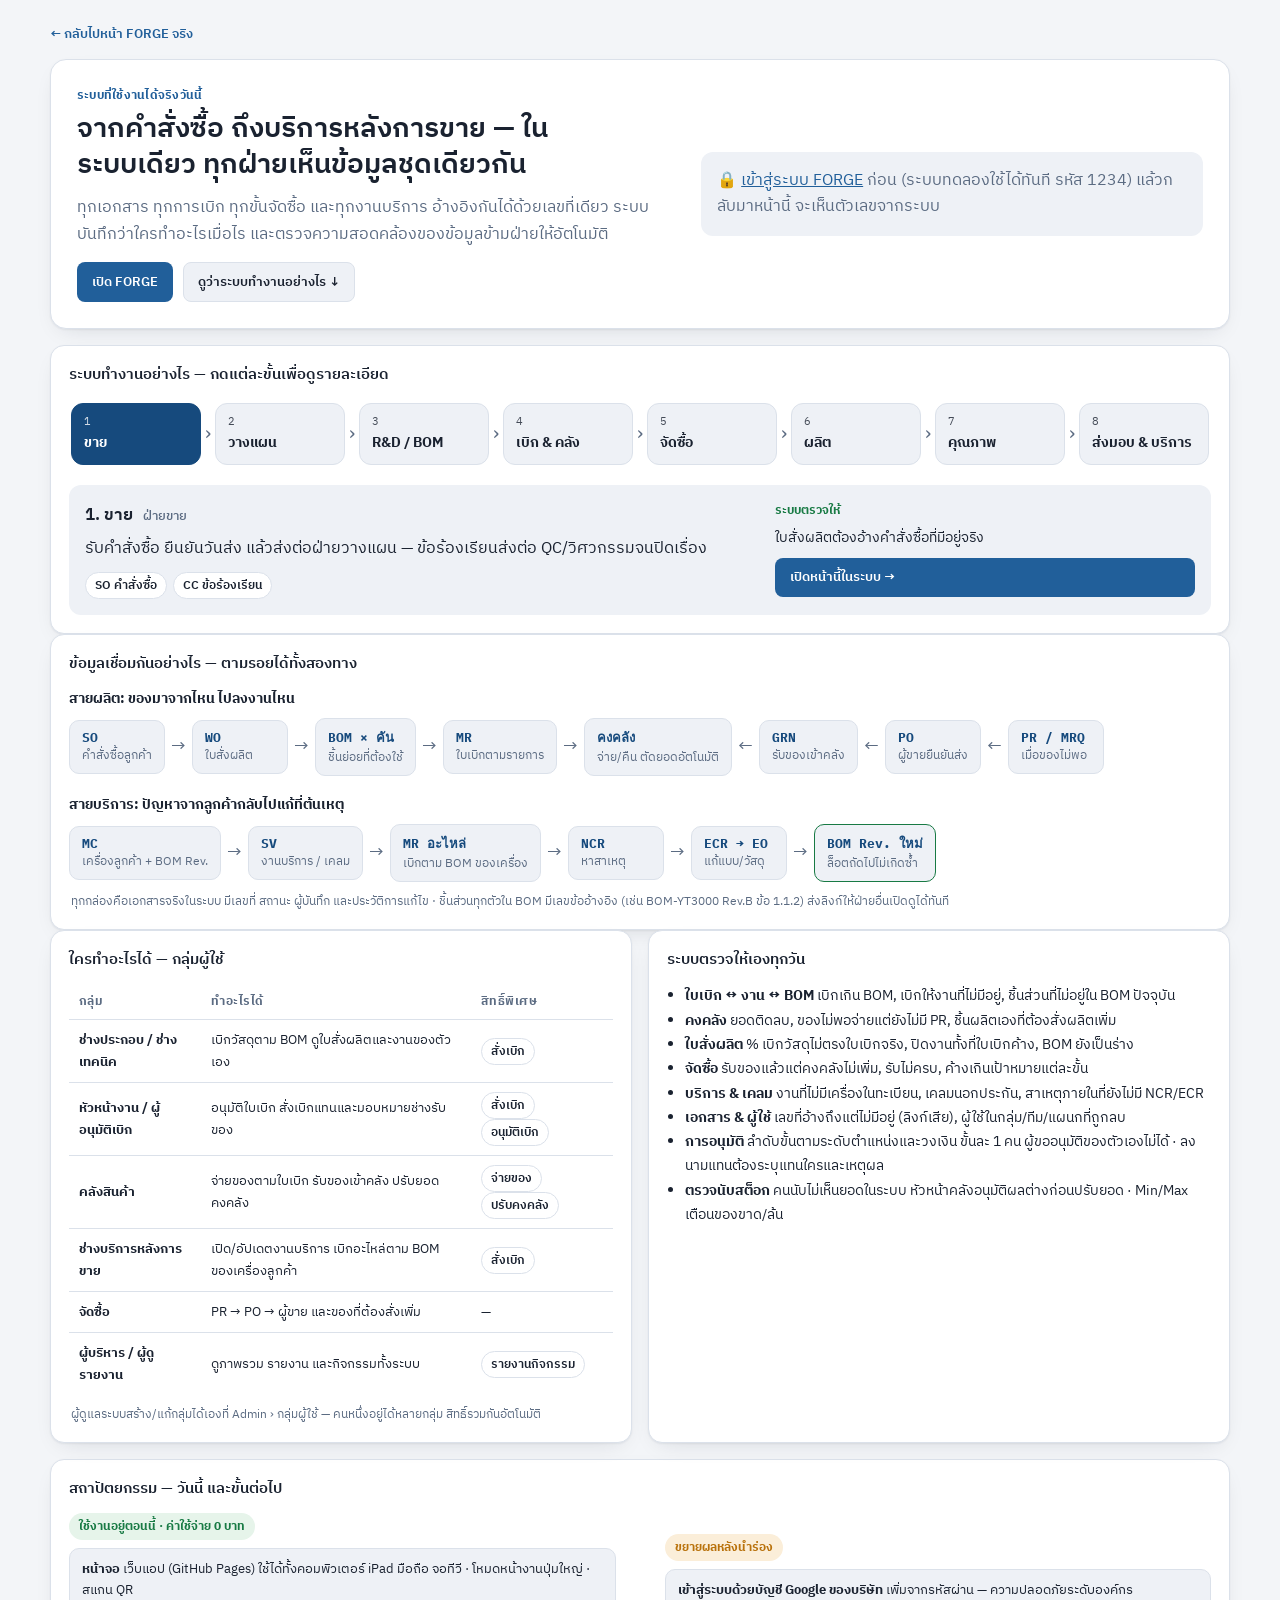
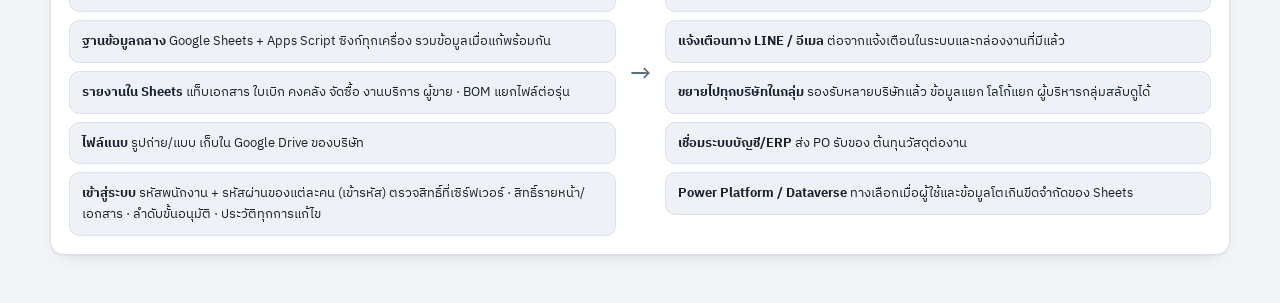
==== commit 93215a6e: "demo.html matches the current system: step descriptions, overdue count by due date, figures say whic" ====
--- a/demo.html
+++ b/demo.html
@@ -201,7 +201,8 @@
   .cx-arch-tag{ font-size:12px; font-weight:700; padding:4px 10px; border-radius:999px; align-self:flex-start; }
   .cx-now{ background:var(--good-bg); color:var(--good); }
   .cx-next{ background:var(--warn-bg); color:var(--warn); }
-  .cx-arch-box{ padding:10px 12px; border-radius:10px; border:1px solid var(--border); background:var(--surface-2); font-size:13px; line-height:1.6; }
+  .cx-live-note{ font-size:12px; color:var(--text-muted); margin:-4px 0 8px; }
+.cx-arch-box{ padding:10px 12px; border-radius:10px; border:1px solid var(--border); background:var(--surface-2); font-size:13px; line-height:1.6; }
   .cx-arch-arrow{ font-size:26px; color:var(--muted); }
   .cx-section-title{ font-size:18px; margin:28px 0 12px; }
   @media (max-width:860px){
@@ -275,15 +276,17 @@
     <div class="cx-arch">
       <div class="cx-arch-col">
         <div class="cx-arch-tag cx-now">ใช้งานอยู่ตอนนี้ · ค่าใช้จ่าย 0 บาท</div>
-        <div class="cx-arch-box"><b>หน้าจอ</b> เว็บแอป (GitHub Pages) ใช้ได้ทั้งคอมพิวเตอร์ iPad มือถือ · โหมดมืด/สว่าง</div>
+        <div class="cx-arch-box"><b>หน้าจอ</b> เว็บแอป (GitHub Pages) ใช้ได้ทั้งคอมพิวเตอร์ iPad มือถือ จอทีวี · โหมดหน้างานปุ่มใหญ่ · สแกน QR</div>
         <div class="cx-arch-box"><b>ฐานข้อมูลกลาง</b> Google Sheets + Apps Script ซิงก์ทุกเครื่อง รวมข้อมูลเมื่อแก้พร้อมกัน</div>
         <div class="cx-arch-box"><b>รายงานใน Sheets</b> แท็บเอกสาร ใบเบิก คงคลัง จัดซื้อ งานบริการ ผู้ขาย · BOM แยกไฟล์ต่อรุ่น</div>
         <div class="cx-arch-box"><b>ไฟล์แนบ</b> รูปถ่าย/แบบ เก็บใน Google Drive ของบริษัท</div>
+        <div class="cx-arch-box"><b>เข้าสู่ระบบ</b> รหัสพนักงาน + รหัสผ่านของแต่ละคน (เข้ารหัส) ตรวจสิทธิ์ที่เซิร์ฟเวอร์ · สิทธิ์รายหน้า/เอกสาร · ลำดับขั้นอนุมัติ · ประวัติทุกการแก้ไข</div>
       </div>
       <div class="cx-arch-arrow" aria-hidden="true">→</div>
       <div class="cx-arch-col">
         <div class="cx-arch-tag cx-next">ขยายผลหลังนำร่อง</div>
-        <div class="cx-arch-box"><b>เข้าสู่ระบบด้วยบัญชี Google ของบริษัท</b> แทน PIN — ความปลอดภัยระดับองค์กร</div>
+        <div class="cx-arch-box"><b>เข้าสู่ระบบด้วยบัญชี Google ของบริษัท</b> เพิ่มจากรหัสผ่าน — ความปลอดภัยระดับองค์กร</div>
+        <div class="cx-arch-box"><b>แจ้งเตือนทาง LINE / อีเมล</b> ต่อจากแจ้งเตือนในระบบและกล่องงานที่มีแล้ว</div>
         <div class="cx-arch-box"><b>ขยายไปทุกบริษัทในกลุ่ม</b> รองรับหลายบริษัทแล้ว ข้อมูลแยก โลโก้แยก ผู้บริหารกลุ่มสลับดูได้</div>
         <div class="cx-arch-box"><b>เชื่อมระบบบัญชี/ERP</b> ส่ง PO รับของ ต้นทุนวัสดุต่องาน</div>
         <div class="cx-arch-box"><b>Power Platform / Dataverse</b> ทางเลือกเมื่อผู้ใช้และข้อมูลโตเกินขีดจำกัดของ Sheets</div>
@@ -312,6 +315,8 @@
   var audit = read("y2j-audit-v1") || [];
   // company figures only for someone signed in on this browser
   var signedIn = !!localStorage.getItem("y2j-session-v1");
+  // when this browser last pulled the data (sync meta), shown with the figures
+  var syncedAt = (function () { try { var t = localStorage.getItem("y2j-last-pull"); return t ? new Date(t).toLocaleString("th-TH", { dateStyle: "medium", timeStyle: "short" }) : ""; } catch (e) { return ""; } })();
   var has = signedIn && (Object.keys(docs).length || wos.length || p2p.length);
   var n = function (t) { return (docs[t] || []).length; };
   var open = function (t, closed) { return (docs[t] || []).filter(function (d) { return closed.indexOf(d.status) < 0; }).length; };
@@ -331,18 +336,18 @@
       [n("mc"), "เครื่องลูกค้าในทะเบียน", "งานบริการ " + n("svc") + " ใบ"],
       [(auth.users || []).filter(function (u) { return u.active; }).length, "ผู้ใช้งาน", (auth.groups || []).length + " กลุ่มสิทธิ์ · " + audit.length + " บันทึกการใช้งาน"],
     ];
-    live.innerHTML = '<div class="cx-live-title">' + (co === "demo" ? "ตัวเลขจากระบบทดลอง (ข้อมูลจำลอง) ณ ตอนนี้" : "ตัวเลขจริงจากระบบ ณ ตอนนี้") + '</div><div class="cx-live-grid">' + tiles.map(function (t) {
+    live.innerHTML = '<div class="cx-live-title">' + (co === "demo" ? "ตัวเลขจากระบบทดลอง (ข้อมูลจำลอง)" : "ตัวเลขจากข้อมูลจริงของบริษัท") + (syncedAt ? " · ข้อมูล ณ " + esc(syncedAt) : "") + '</div><div class="cx-live-note">อ่านจากข้อมูลที่เบราว์เซอร์นี้โหลดไว้ — เปิด <a href="./index.html">FORGE</a> เพื่อดึงข้อมูลล่าสุด แล้วกลับมาหน้านี้' + (co === "demo" ? "" : " · ต้องการดูตัวเลขระบบทดลอง: สลับบริษัทเป็น DEMO ในระบบ") + '</div><div class="cx-live-grid">' + tiles.map(function (t) {
       return '<div class="cx-live-tile"><div class="cx-live-n">' + esc(t[0]) + '</div><div class="cx-live-l">' + esc(t[1]) + '</div><div class="cx-live-s">' + esc(t[2]) + "</div></div>";
     }).join("") + "</div>";
   }
 
   var STEPS = [
     { id: "sales", name: "ขาย", who: "ฝ่ายขาย", docs: ["SO คำสั่งซื้อ", "CC ข้อร้องเรียน"], does: "รับคำสั่งซื้อ ยืนยันวันส่ง แล้วส่งต่อฝ่ายวางแผน — ข้อร้องเรียนส่งต่อ QC/วิศวกรรมจนปิดเรื่อง", check: "ใบสั่งผลิตต้องอ้างคำสั่งซื้อที่มีอยู่จริง", view: "dept", count: function () { return open("so", ["ส่งมอบแล้ว", "ยกเลิก"]) + " คำสั่งซื้อที่กำลังดำเนินการ"; } },
-    { id: "plan", name: "วางแผน", who: "ฝ่ายวางแผนการผลิต", docs: ["ใบสั่งผลิต (WO)", "PLN แผนสัปดาห์", "MRQ ความต้องการวัสดุ"], does: "เปิดใบสั่งผลิตจากคำสั่งซื้อ แล้วคำนวณวัสดุ (MRP) = BOM × จำนวนคัน − ที่เบิกแล้ว − คงคลัง − ของที่สั่งซื้ออยู่ → ออก MRQ หรือเปิด PR ได้ทันที", check: "BOM ของรุ่นที่จะผลิตต้องอนุมัติแล้ว", view: "bomx", tab: "mrp", count: function () { return wos.filter(function (w) { return w.status !== "เสร็จสมบูรณ์"; }).length + " ใบสั่งผลิตที่ยังไม่เสร็จ"; } },
+    { id: "plan", name: "วางแผน", who: "ฝ่ายวางแผนการผลิต", docs: ["ใบสั่งผลิต (WO)", "PLN แผนสัปดาห์", "MRQ ความต้องการวัสดุ"], does: "เปิดใบสั่งผลิต 1 ใบต่อคัน (ได้เลขเครื่อง + Job Card ตามขั้นตอนของรุ่น) · แผนการผลิตหลักตามวันที่จริงเทียบคันจริง · กำลังการผลิตรายสถานีจาก Job Card · คำนวณวัสดุ (MRP) = BOM × จำนวนคัน − ที่เบิกแล้ว − คงคลัง − ของที่สั่งซื้ออยู่ → ออก MRQ หรือเปิด PR", check: "BOM ของรุ่นที่จะผลิตต้องอนุมัติแล้ว", view: "bomx", tab: "mrp", count: function () { return wos.filter(function (w) { return w.status !== "เสร็จสมบูรณ์"; }).length + " ใบสั่งผลิตที่ยังไม่เสร็จ"; } },
     { id: "rnd", name: "R&D / BOM", who: "วิศวกรรม", docs: ["BOM หลายระดับ", "ECR / EO", "DWG แบบ", "WI วิธีทำงาน"], does: "BOM จัดเป็นกลุ่มงาน › ชุดประกอบ › ชิ้นย่อย ทุกบรรทัดมีเลขข้อ ระบุ \"ใช้ที่\" ไลน์/สถานีที่รับไปใช้ต่อ · แก้ได้เฉพาะการออก Revision ใหม่พร้อมอ้างอิง ECR/EO", check: "โครงสร้างวน ชุดแม่หาย รหัสซ้ำ จำนวนผิด", view: "bomx", tab: "tree", count: function () { return bomLines + " รายการใน BOM"; } },
-    { id: "store", name: "เบิก & คลัง", who: "ช่าง · หัวหน้างาน · คลังสินค้า", docs: ["MR ใบเบิก", "STK ตรวจนับ", "คงคลัง"], does: "ช่างเลือกเบิกตามรายการ BOM ของงาน (หัวหน้าสั่งเบิกแทนและมอบหมายช่างรับของได้) → หัวหน้าอนุมัติ → คลังจ่าย (จ่ายบางส่วนได้) → เห็นค้างเบิก/ค้างจ่ายและของไม่พอทันที", check: "เบิกเกิน BOM, คงคลังติดลบ, ของไม่พอแต่ไม่มี PR", view: "bomx", tab: "track", count: function () { return Object.keys(stock).length + " รายการในคลัง"; } },
-    { id: "pur", name: "จัดซื้อ", who: "จัดซื้อ · ผู้อนุมัติ", docs: ["PR → PO 10 ขั้น", "RFQ", "ผู้ขาย", "SE ประเมินผู้ขาย"], does: "ทุกขั้นมีเป้าเวลา รู้ว่างานค้างอยู่ที่ใครกี่วัน · รับของแล้วยอดเข้าคลังอัตโนมัติ ตรวจรับไม่ผ่านหักคืน · ผลงานผู้ขายคำนวณจากการส่งจริง", check: "รับของแล้วคงคลังไม่เพิ่ม, รับไม่ครบ", view: "p2p", count: function () { return p2p.length + " คำขอซื้อ"; } },
-    { id: "prod", name: "ผลิต", who: "หัวหน้าไลน์ · ช่าง", docs: ["ใบสั่งผลิต", "DPR รายงานประจำวัน", "SAF ความปลอดภัย", "MT แจ้งซ่อม"], does: "รับงาน อัปเดตสถานะ · % เบิกวัสดุคำนวณจากใบเบิกจริง ไม่ต้องกรอกเอง · ปิดงานแล้วระบบเตือนถ้ายังมีใบเบิกค้าง", check: "% เบิกวัสดุไม่ตรงกับใบเบิก", view: "workorder", count: function () { return wos.filter(function (w) { return w.status === "ล่าช้า"; }).length + " ใบสั่งผลิตล่าช้า"; } },
+    { id: "store", name: "เบิก & คลัง", who: "ช่าง · หัวหน้างาน · คลังสินค้า", docs: ["MR ใบเบิก", "STK ตรวจนับ", "คงคลัง"], does: "ช่างเบิกตามรายการ BOM ของงาน หรือเบิกทั่วไปนอกใบสั่งผลิต (ซ่อมบำรุง วัสดุสิ้นเปลือง) → อนุมัติตามลำดับขั้น → คลังจ่าย (ใบหยิบของ สแกนยืนยัน) → ผู้รับยืนยันรับของด้วยรหัสผ่าน · สมุดคุมคลัง Min/Max ตรวจนับแบบไม่เห็นยอด", check: "เบิกเกิน BOM, คงคลังติดลบ, ของไม่พอแต่ไม่มี PR, ต่ำกว่า Min / เกิน Max", view: "bomx", tab: "track", count: function () { return Object.keys(stock).length + " รายการในคลัง"; } },
+    { id: "pur", name: "จัดซื้อ", who: "จัดซื้อ · ผู้อนุมัติ", docs: ["PR → PO 10 ขั้น", "RFQ", "ผู้ขาย", "SE ประเมินผู้ขาย"], does: "ทุกขั้นมีเป้าเวลา บอกชื่อคนที่ถืองานและต้องทำอะไรต่อ · อนุมัติตามวงเงิน/ลำดับขั้น · รับของเข้าคลังรอตรวจ (IQC) ผ่านแล้วค่อยเข้าคลังหลัก · ผลงานผู้ขายคำนวณจากการส่งจริง", check: "รับของแล้วคงคลังไม่เพิ่ม, รับไม่ครบ", view: "p2p", count: function () { return p2p.length + " คำขอซื้อ"; } },
+    { id: "prod", name: "ผลิต", who: "หัวหน้าไลน์ · ช่าง", docs: ["ใบสั่งผลิต", "DPR รายงานประจำวัน", "SAF ความปลอดภัย", "MT แจ้งซ่อม"], does: "ช่างกด ▶ เริ่ม / ⏸ พัก (เลือกสาเหตุ) / ✔ เสร็จ ทีละขั้นบนมือถือ ระบบจับเวลาและคิดต้นทุนรายคัน · หยุดงานแจ้งแผนกที่เกี่ยวข้องทันที · จอทีวีหน้างาน · % เบิกวัสดุคำนวณจากใบเบิกจริง", check: "% เบิกวัสดุไม่ตรงกับใบเบิก", view: "workorder", count: function () { var today = new Date().toISOString().slice(0, 10); return wos.filter(function (w) { return w.status !== "เสร็จสมบูรณ์" && w.status !== "ยกเลิก" && w.dueIso && w.dueIso < today; }).length + " ใบสั่งผลิตเลยกำหนดส่ง"; } },
     { id: "qc", name: "คุณภาพ", who: "QC", docs: ["IQC ตรวจรับ", "FI ก่อนส่งมอบ", "NCR", "CAPA"], does: "ตรวจรับวัตถุดิบ ตรวจก่อนส่งมอบรายเครื่อง · NCR ผูกกับชิ้นส่วน ใบสั่งผลิต และงานเคลม", check: "เคลมจากสาเหตุภายในที่ยังไม่มี NCR/CAPA/ECR", view: "dept", count: function () { return open("ncr", ["ปิดแล้ว"]) + " NCR ที่ยังเปิด"; } },
     { id: "svc", name: "ส่งมอบ & บริการ", who: "ฝ่ายขาย · ช่างบริการ", docs: ["MC ทะเบียนเครื่อง", "SV งานบริการ", "เคลม"], does: "ทะเบียนเครื่องจำ BOM Rev. ที่ส่งมอบและวันหมดประกัน · ช่างเบิกอะไหล่ตาม BOM ของเครื่อง · เคลมต่อกับผู้ขาย · อะไหล่ที่เปลี่ยนบ่อยส่งกลับเป็น ECR", check: "งานบริการที่ไม่มีเครื่องในทะเบียน, เคลมนอกประกัน", view: "service", count: function () { return n("svc") + " งานบริการ · " + (docs.svc || []).filter(function (d) { return d.kind === "เคลมประกัน" || d.claimCause; }).length + " เคลม"; } },
   ];
@@ -381,7 +386,7 @@
     { name: "จัดซื้อ", desc: "PR → PO → ผู้ขาย และของที่ต้องสั่งเพิ่ม", abilities: [] },
     { name: "ผู้บริหาร / ผู้ดูรายงาน", desc: "ดูภาพรวม รายงาน และกิจกรรมทั้งระบบ", abilities: ["reports"] },
   ];
-  var ABL = { request: "สั่งเบิก", approve: "อนุมัติเบิก", issue: "จ่ายของ", stock: "ปรับคงคลัง", reports: "รายงานกิจกรรม" };
+  var ABL = { request: "สั่งเบิก", approve: "อนุมัติเบิก", issue: "จ่ายของ", stock: "ปรับคงคลัง", reports: "รายงานกิจกรรม", cost: "ดูต้นทุน" };
   document.getElementById("cxGroups").innerHTML = groups.map(function (g) {
     return "<tr><td><b>" + esc(g.name) + "</b></td><td>" + esc(g.desc || "") + "</td><td>" + ((g.abilities || []).map(function (a) { return '<span class="cx-doc">' + esc(ABL[a] || a) + "</span>"; }).join(" ") || "—") + "</td></tr>";
   }).join("");
